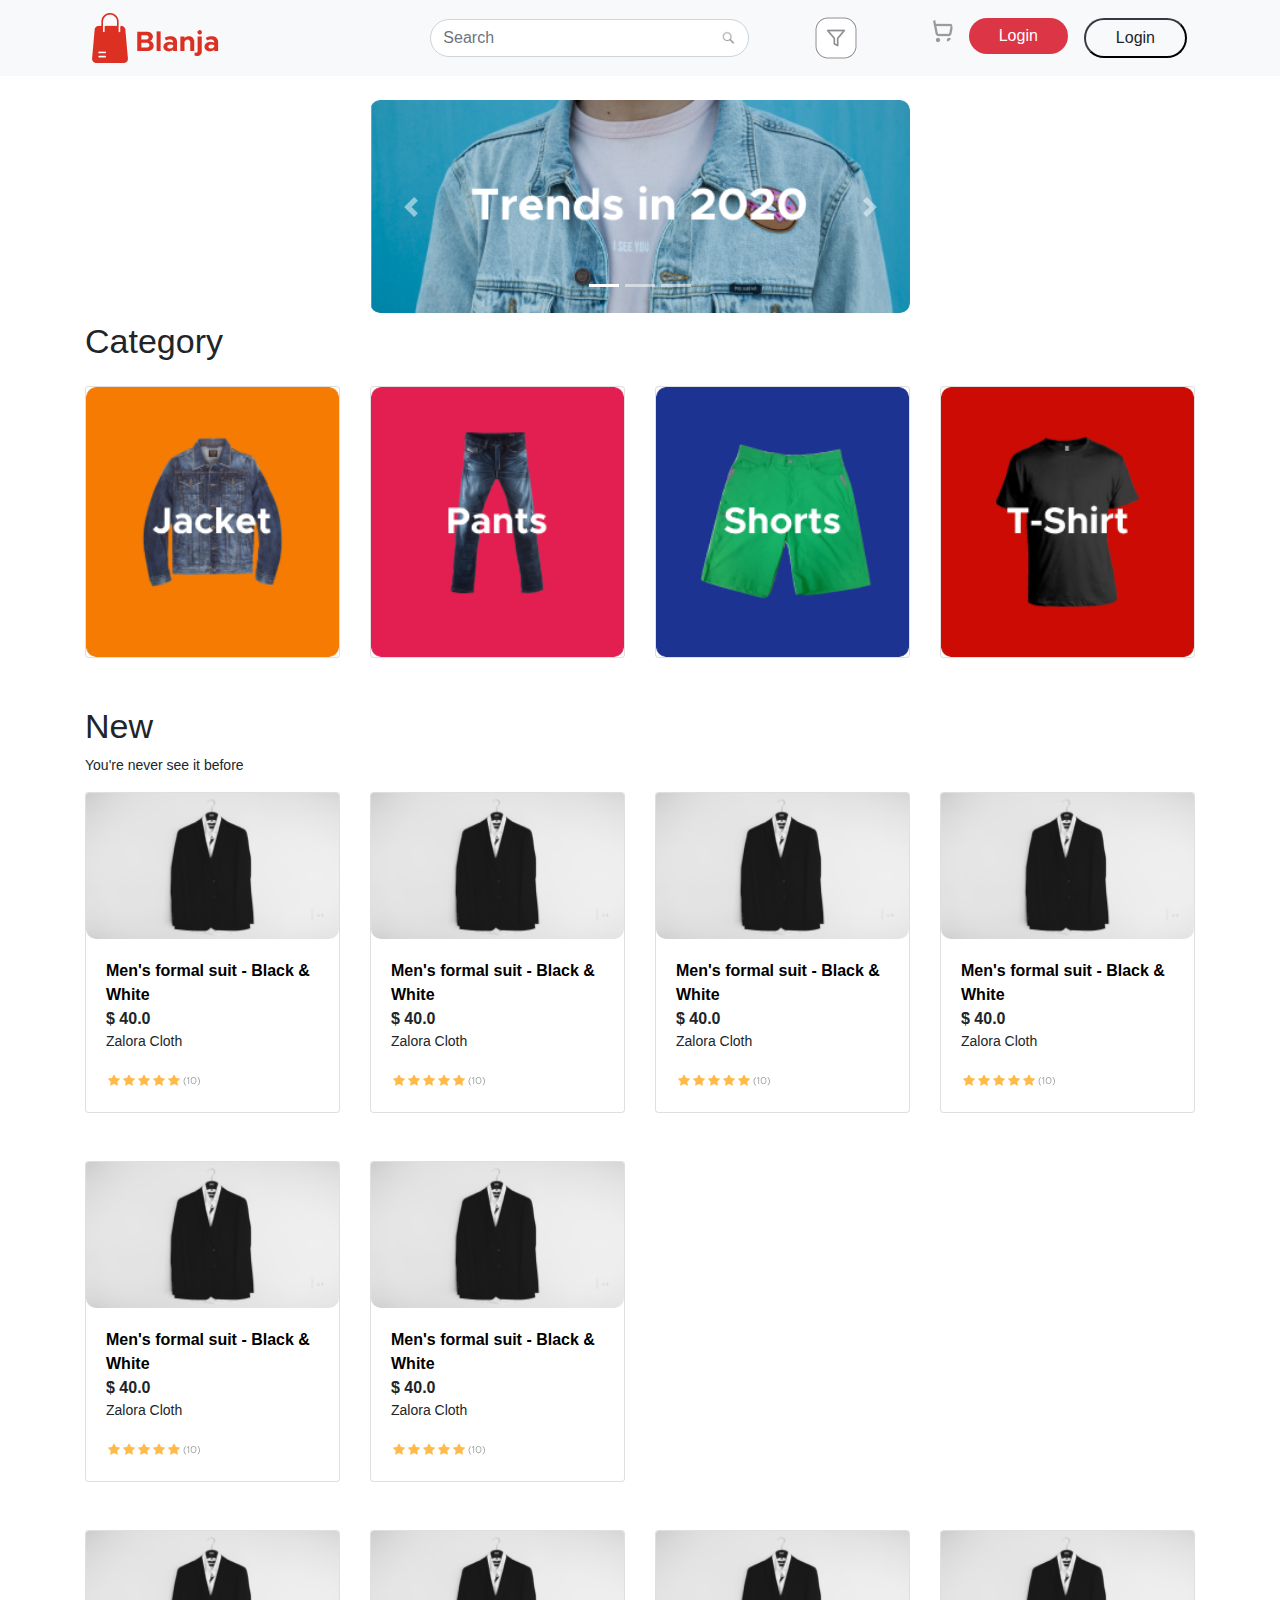
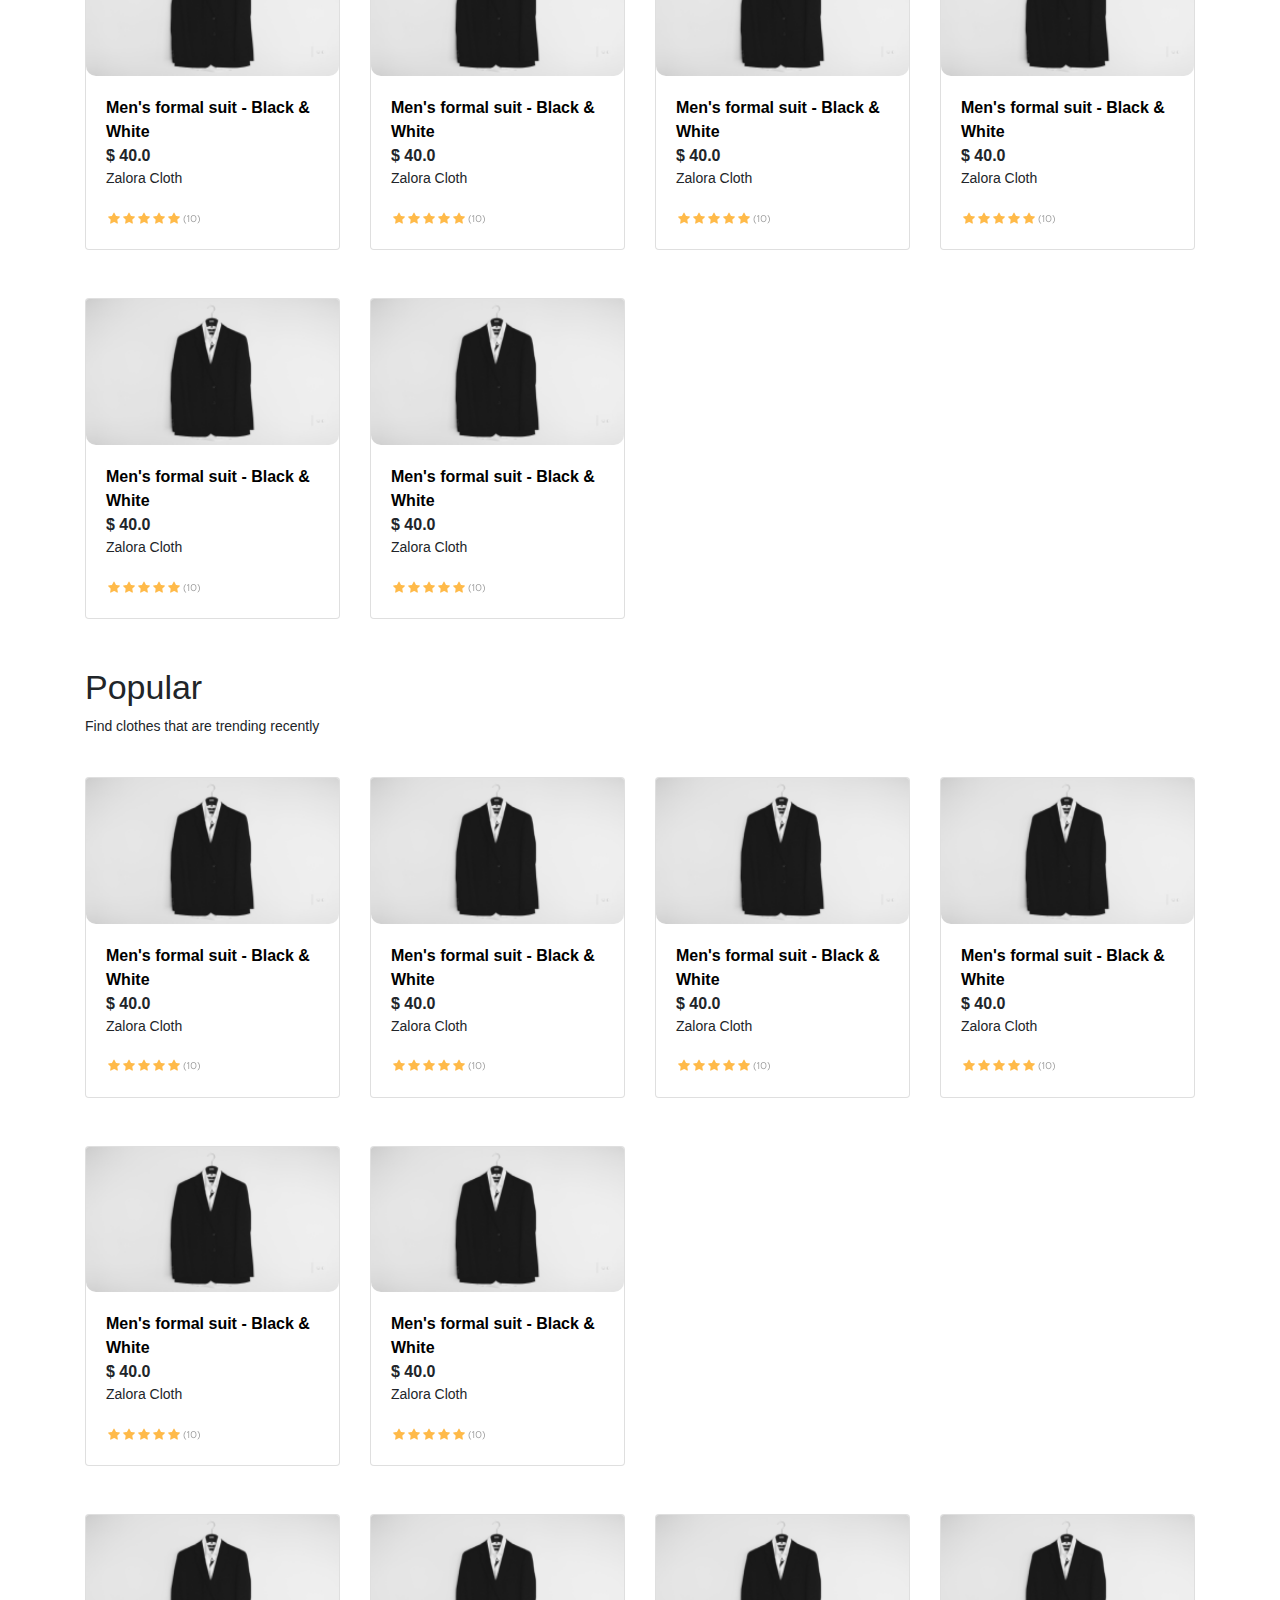
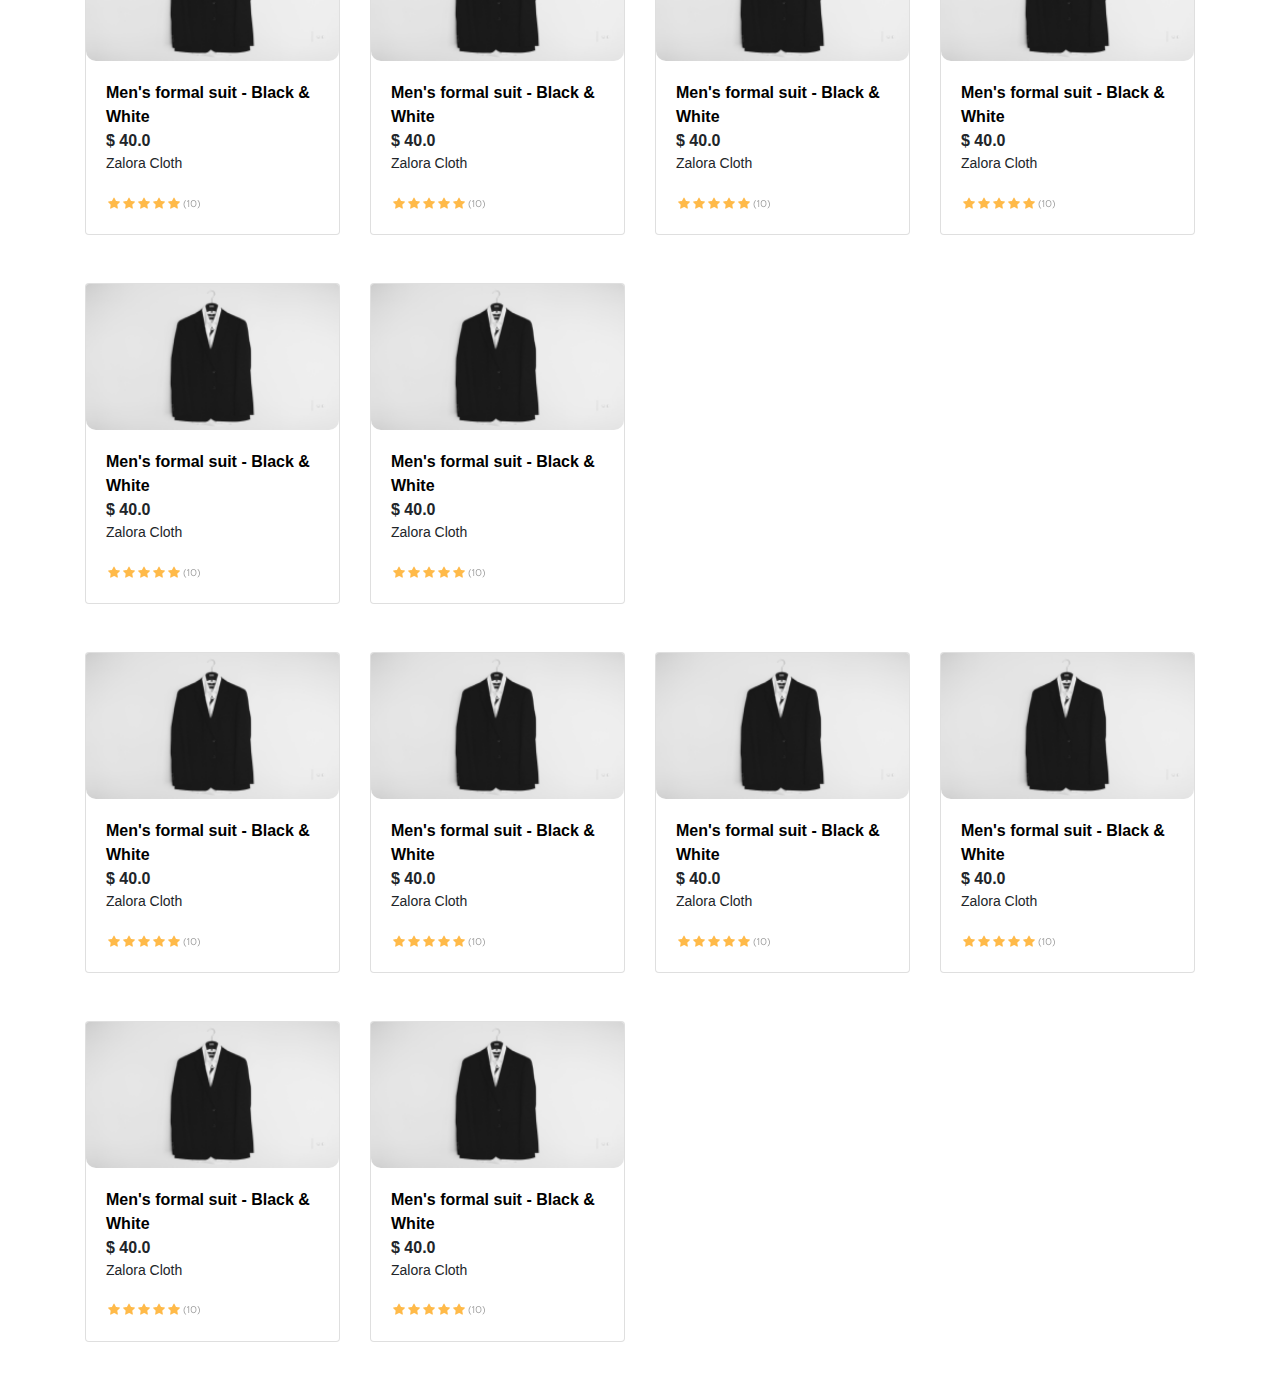
==== index.html @ ae3f5744 "first commit" ====
<!DOCTYPE html>
<html lang="en">
  <head>
    <meta charset="UTF-8" />
    <meta http-equiv="X-UA-Compatible" content="IE=edge" />
    <meta name="viewport" content="width=device-width, initial-scale=1.0" />
    <title>Blanja</title>
    <link rel="stylesheet" href="./asset/css/bootstrap.min.css" />
    <link rel="stylesheet" href="./asset/css/style.css" />
  </head>

  <body>
    <nav class="navbar navbar-expand-lg navbar-light bg-light fixed-top">
      <div class="container d-flex">
        <a class="navbar-brand order-lg-0" href="#">
          <img src="./asset/img/logo.png" alt="logo" />
        </a>
        <button
          class="navbar-toggler"
          type="button"
          data-toggle="collapse"
          data-target="#navbarSupportedContent"
          aria-controls="navbarSupportedContent"
          aria-expanded="false"
          aria-label="Toggle navigation"
        >
          <span class="navbar-toggler-icon"></span>
        </button>

        <div class="collapse navbar-collapse" id="navbarSupportedContent">
          <div class="profil order-lg-4">
            <ul class="navbar-nav mr-auto">
              <li class="nav-item">
                <a class="nav-link" href="#">
                  <img
                    src="./asset/img/shopping-cart (2) 1.png"
                    alt="shopping-cart"
                  />
                </a>
              </li>
              <li class="nav-item">
                <a class="nav-link" href="#">
                  <button class="btn-danger border-0 rounded-pill">
                    Login
                  </button>
                </a>
              </li>
              <li class="nav-item">
                <a class="nav-link" href="#">
                  <button class="btn-light border-dark rounded-pill">
                    Login
                  </button>
                </a>
              </li>
            </ul>
          </div>

          <div class="search-input-nav order-lg-2">
            <form class="form-inline my-2 my-lg-0 mr-lg-5 justify-content-end">
              <div class="filter order-lg-3">
                <a class="nav-link" href="#">
                  <img src="./asset/img/Search Field.png" alt="filter" />
                </a>
              </div>

              <input
                class="form-control rounded-pill"
                type="search"
                placeholder="Search"
                aria-label="Search"
              />

              <button class="btn my-2 my-sm-0 button-search" type="submit">
                <img
                  src="./asset/img/z8.PNG"
                  class="search-icon"
                  alt="search-icon"
                />
              </button>
            </form>
          </div>
        </div>
      </div>
    </nav>

    <div class="container">
      <section class="first-section">
        <div class="row mt-5">
          <div class="col-lg-6 offset-lg-3">
            <div
              id="carouselExampleIndicators"
              class="carousel slide"
              data-ride="carousel"
            >
              <ol class="carousel-indicators">
                <li
                  data-target="#carouselExampleIndicators"
                  data-slide-to="0"
                  class="active"
                ></li>
                <li
                  data-target="#carouselExampleIndicators"
                  data-slide-to="1"
                ></li>
                <li
                  data-target="#carouselExampleIndicators"
                  data-slide-to="2"
                ></li>
              </ol>
              <div class="carousel-inner">
                <div class="carousel-item active">
                  <img
                    src="/asset/img/Card Promotion.png"
                    class="d-block w-100"
                    alt="Promotion"
                  />
                </div>
                <div class="carousel-item">
                  <img
                    src="/asset/img/Card Promotion2.png"
                    class="d-block w-100"
                    alt="Promotion2"
                  />
                </div>
                <div class="carousel-item">
                  <img
                    src="/asset/img/Card Promotion.png"
                    class="d-block w-100"
                    alt="Promotion"
                  />
                </div>
              </div>
              <button
                class="carousel-control-prev"
                type="button"
                data-target="#carouselExampleIndicators"
                data-slide="prev"
              >
                <span
                  class="carousel-control-prev-icon"
                  aria-hidden="true"
                ></span>
                <span class="sr-only">Previous</span>
              </button>
              <button
                class="carousel-control-next"
                type="button"
                data-target="#carouselExampleIndicators"
                data-slide="next"
              >
                <span
                  class="carousel-control-next-icon"
                  aria-hidden="true"
                ></span>
                <span class="sr-only">Next</span>
              </button>
            </div>
          </div>
        </div>
      </section>

      <section class="mt-2">
        <h1 class="category">Category</h1>
        <div class="row mt-4">
          <div class="col-3">
            <div class="card">
              <img
                src="./asset/img/category-jacket.png"
                alt="category-jacket"
              />
            </div>
          </div>
          <div class="col-3">
            <div class="card">
              <img src="./asset/img/category-pants.png" alt="category-pants" />
            </div>
          </div>
          <div class="col-3">
            <div class="card">
              <img
                src="./asset/img/category-shorts.png"
                alt="category-shorts"
              />
            </div>
          </div>
          <div class="col-3">
            <div class="card">
              <img
                src="./asset/img/category-t-shirt.png"
                alt="category-t-shirt"
              />
            </div>
          </div>
        </div>
      </section>

      <section class="new mt-5">
        <h1>New</h1>
        <p>You're never see it before</p>
        <div class="row">
          <div class="col-lg-3 col-md-4 col-sm-6 mb-5">
            <div class="card">
              <img
                src="./asset/img/gez-xavier-mansfield-b34E1vh1tYU-unsplash 1(2).png"
                class="card-img-top"
                alt="gez-xavier-mansfield-b34E1vh1tYU-unsplash"
              />
              <div class="card-body">
                <strong
                  ><a href="./pages/product.html"
                    >Men's formal suit - Black & White</a
                  ></strong
                >
                <br />
                <strong>$ 40.0</strong>
                <br />
                <p>Zalora Cloth</p>
                <img src="./asset/img/Rating 5 stars.png" alt="Rating" />
              </div>
            </div>
          </div>
          <div class="col-lg-3 col-md-4 col-sm-6 mb-5">
            <div class="card">
              <img
                src="./asset/img/gez-xavier-mansfield-b34E1vh1tYU-unsplash 1(2).png"
                class="card-img-top"
                alt="gez-xavier-mansfield-b34E1vh1tYU-unsplash"
              />
              <div class="card-body">
                <strong
                  ><a href="./pages/product.html"
                    >Men's formal suit - Black & White</a
                  ></strong
                >
                <br />
                <strong>$ 40.0</strong>
                <br />
                <p>Zalora Cloth</p>
                <img src="./asset/img/Rating 5 stars.png" alt="Rating" />
              </div>
            </div>
          </div>
          <div class="col-lg-3 col-md-4 col-sm-6 mb-5">
            <div class="card">
              <img
                src="./asset/img/gez-xavier-mansfield-b34E1vh1tYU-unsplash 1(2).png"
                class="card-img-top"
                alt="gez-xavier-mansfield-b34E1vh1tYU-unsplash"
              />
              <div class="card-body">
                <strong
                  ><a href="./pages/product.html"
                    >Men's formal suit - Black & White</a
                  ></strong
                >
                <br />
                <strong>$ 40.0</strong>
                <br />
                <p>Zalora Cloth</p>
                <img src="./asset/img/Rating 5 stars.png" alt="Rating" />
              </div>
            </div>
          </div>
          <div class="col-lg-3 col-md-4 col-sm-6 mb-5">
            <div class="card">
              <img
                src="./asset/img/gez-xavier-mansfield-b34E1vh1tYU-unsplash 1(2).png"
                class="card-img-top"
                alt="gez-xavier-mansfield-b34E1vh1tYU-unsplash"
              />
              <div class="card-body">
                <strong
                  ><a href="./pages/product.html"
                    >Men's formal suit - Black & White</a
                  ></strong
                >
                <br />
                <strong>$ 40.0</strong>
                <br />
                <p>Zalora Cloth</p>
                <img src="./asset/img/Rating 5 stars.png" alt="Rating" />
              </div>
            </div>
          </div>
          <div class="col-lg-3 col-md-4 col-sm-6 mb-5">
            <div class="card">
              <img
                src="./asset/img/gez-xavier-mansfield-b34E1vh1tYU-unsplash 1(2).png"
                class="card-img-top"
                alt="gez-xavier-mansfield-b34E1vh1tYU-unsplash"
              />
              <div class="card-body">
                <strong
                  ><a href="./pages/product.html"
                    >Men's formal suit - Black & White</a
                  ></strong
                >
                <br />
                <strong>$ 40.0</strong>
                <br />
                <p>Zalora Cloth</p>
                <img src="./asset/img/Rating 5 stars.png" alt="Rating" />
              </div>
            </div>
          </div>
          <div class="col-lg-3 col-md-4 col-sm-6 mb-5">
            <div class="card">
              <img
                src="./asset/img/gez-xavier-mansfield-b34E1vh1tYU-unsplash 1(2).png"
                class="card-img-top"
                alt="gez-xavier-mansfield-b34E1vh1tYU-unsplash"
              />
              <div class="card-body">
                <strong
                  ><a href="./pages/product.html"
                    >Men's formal suit - Black & White</a
                  ></strong
                >
                <br />
                <strong>$ 40.0</strong>
                <br />
                <p>Zalora Cloth</p>
                <img src="./asset/img/Rating 5 stars.png" alt="Rating" />
              </div>
            </div>
          </div>
        </div>
        <div class="row">
          <div class="col-lg-3 col-md-4 col-sm-6 mb-5">
            <div class="card">
              <img
                src="./asset/img/gez-xavier-mansfield-b34E1vh1tYU-unsplash 1(2).png"
                class="card-img-top"
                alt="gez-xavier-mansfield-b34E1vh1tYU-unsplash"
              />
              <div class="card-body">
                <strong
                  ><a href="./pages/product.html"
                    >Men's formal suit - Black & White</a
                  ></strong
                >
                <br />
                <strong>$ 40.0</strong>
                <br />
                <p>Zalora Cloth</p>
                <img src="./asset/img/Rating 5 stars.png" alt="Rating" />
              </div>
            </div>
          </div>
          <div class="col-lg-3 col-md-4 col-sm-6 mb-5">
            <div class="card">
              <img
                src="./asset/img/gez-xavier-mansfield-b34E1vh1tYU-unsplash 1(2).png"
                class="card-img-top"
                alt="gez-xavier-mansfield-b34E1vh1tYU-unsplash"
              />
              <div class="card-body">
                <strong
                  ><a href="./pages/product.html"
                    >Men's formal suit - Black & White</a
                  ></strong
                >
                <br />
                <strong>$ 40.0</strong>
                <br />
                <p>Zalora Cloth</p>
                <img src="./asset/img/Rating 5 stars.png" alt="Rating" />
              </div>
            </div>
          </div>
          <div class="col-lg-3 col-md-4 col-sm-6 mb-5">
            <div class="card">
              <img
                src="./asset/img/gez-xavier-mansfield-b34E1vh1tYU-unsplash 1(2).png"
                class="card-img-top"
                alt="gez-xavier-mansfield-b34E1vh1tYU-unsplash"
              />
              <div class="card-body">
                <strong
                  ><a href="./pages/product.html"
                    >Men's formal suit - Black & White</a
                  ></strong
                >
                <br />
                <strong>$ 40.0</strong>
                <br />
                <p>Zalora Cloth</p>
                <img src="./asset/img/Rating 5 stars.png" alt="Rating" />
              </div>
            </div>
          </div>
          <div class="col-lg-3 col-md-4 col-sm-6 mb-5">
            <div class="card">
              <img
                src="./asset/img/gez-xavier-mansfield-b34E1vh1tYU-unsplash 1(2).png"
                class="card-img-top"
                alt="gez-xavier-mansfield-b34E1vh1tYU-unsplash"
              />
              <div class="card-body">
                <strong
                  ><a href="./pages/product.html"
                    >Men's formal suit - Black & White</a
                  ></strong
                >
                <br />
                <strong>$ 40.0</strong>
                <br />
                <p>Zalora Cloth</p>
                <img src="./asset/img/Rating 5 stars.png" alt="Rating" />
              </div>
            </div>
          </div>
          <div class="col-lg-3 col-md-4 col-sm-6 mb-5">
            <div class="card">
              <img
                src="./asset/img/gez-xavier-mansfield-b34E1vh1tYU-unsplash 1(2).png"
                class="card-img-top"
                alt="gez-xavier-mansfield-b34E1vh1tYU-unsplash"
              />
              <div class="card-body">
                <strong
                  ><a href="./pages/product.html"
                    >Men's formal suit - Black & White</a
                  ></strong
                >
                <br />
                <strong>$ 40.0</strong>
                <br />
                <p>Zalora Cloth</p>
                <img src="./asset/img/Rating 5 stars.png" alt="Rating" />
              </div>
            </div>
          </div>
          <div class="col-lg-3 col-md-4 col-sm-6 mb-5">
            <div class="card">
              <img
                src="./asset/img/gez-xavier-mansfield-b34E1vh1tYU-unsplash 1(2).png"
                class="card-img-top"
                alt="gez-xavier-mansfield-b34E1vh1tYU-unsplash"
              />
              <div class="card-body">
                <strong
                  ><a href="./pages/product.html"
                    >Men's formal suit - Black & White</a
                  ></strong
                >
                <br />
                <strong>$ 40.0</strong>
                <br />
                <p>Zalora Cloth</p>
                <img src="./asset/img/Rating 5 stars.png" alt="Rating" />
              </div>
            </div>
          </div>
        </div>
      </section>

      <section class="popular">
        <h1>Popular</h1>
        <p>Find clothes that are trending recently</p>
        <br />
        <div class="row">
          <div class="col-lg-3 col-md-4 col-sm-6 mb-5">
            <div class="card">
              <img
                src="./asset/img/gez-xavier-mansfield-b34E1vh1tYU-unsplash 1(2).png"
                class="card-img-top"
                alt="gez-xavier-mansfield-b34E1vh1tYU-unsplash"
              />
              <div class="card-body">
                <strong
                  ><a href="./pages/product.html"
                    >Men's formal suit - Black & White</a
                  ></strong
                >
                <br />
                <strong>$ 40.0</strong>
                <br />
                <p>Zalora Cloth</p>
                <img src="./asset/img/Rating 5 stars.png" alt="Rating" />
              </div>
            </div>
          </div>
          <div class="col-lg-3 col-md-4 col-sm-6 mb-5">
            <div class="card">
              <img
                src="./asset/img/gez-xavier-mansfield-b34E1vh1tYU-unsplash 1(2).png"
                class="card-img-top"
                alt="gez-xavier-mansfield-b34E1vh1tYU-unsplash"
              />
              <div class="card-body">
                <strong
                  ><a href="./pages/product.html"
                    >Men's formal suit - Black & White</a
                  ></strong
                >
                <br />
                <strong>$ 40.0</strong>
                <br />
                <p>Zalora Cloth</p>
                <img src="./asset/img/Rating 5 stars.png" alt="Rating" />
              </div>
            </div>
          </div>
          <div class="col-lg-3 col-md-4 col-sm-6 mb-5">
            <div class="card">
              <img
                src="./asset/img/gez-xavier-mansfield-b34E1vh1tYU-unsplash 1(2).png"
                class="card-img-top"
                alt="gez-xavier-mansfield-b34E1vh1tYU-unsplash"
              />
              <div class="card-body">
                <strong
                  ><a href="./pages/product.html"
                    >Men's formal suit - Black & White</a
                  ></strong
                >
                <br />
                <strong>$ 40.0</strong>
                <br />
                <p>Zalora Cloth</p>
                <img src="./asset/img/Rating 5 stars.png" alt="Rating" />
              </div>
            </div>
          </div>
          <div class="col-lg-3 col-md-4 col-sm-6 mb-5">
            <div class="card">
              <img
                src="./asset/img/gez-xavier-mansfield-b34E1vh1tYU-unsplash 1(2).png"
                class="card-img-top"
                alt="gez-xavier-mansfield-b34E1vh1tYU-unsplash"
              />
              <div class="card-body">
                <strong
                  ><a href="./pages/product.html"
                    >Men's formal suit - Black & White</a
                  ></strong
                >
                <br />
                <strong>$ 40.0</strong>
                <br />
                <p>Zalora Cloth</p>
                <img src="./asset/img/Rating 5 stars.png" alt="Rating" />
              </div>
            </div>
          </div>
          <div class="col-lg-3 col-md-4 col-sm-6 mb-5">
            <div class="card">
              <img
                src="./asset/img/gez-xavier-mansfield-b34E1vh1tYU-unsplash 1(2).png"
                class="card-img-top"
                alt="gez-xavier-mansfield-b34E1vh1tYU-unsplash"
              />
              <div class="card-body">
                <strong
                  ><a href="./pages/product.html"
                    >Men's formal suit - Black & White</a
                  ></strong
                >
                <br />
                <strong>$ 40.0</strong>
                <br />
                <p>Zalora Cloth</p>
                <img src="./asset/img/Rating 5 stars.png" alt="Rating" />
              </div>
            </div>
          </div>
          <div class="col-lg-3 col-md-4 col-sm-6 mb-5">
            <div class="card">
              <img
                src="./asset/img/gez-xavier-mansfield-b34E1vh1tYU-unsplash 1(2).png"
                class="card-img-top"
                alt="gez-xavier-mansfield-b34E1vh1tYU-unsplash"
              />
              <div class="card-body">
                <strong
                  ><a href="./pages/product.html"
                    >Men's formal suit - Black & White</a
                  ></strong
                >
                <br />
                <strong>$ 40.0</strong>
                <br />
                <p>Zalora Cloth</p>
                <img src="./asset/img/Rating 5 stars.png" alt="Rating" />
              </div>
            </div>
          </div>
        </div>
        <div class="row">
          <div class="col-lg-3 col-md-4 col-sm-6 mb-5">
            <div class="card">
              <img
                src="./asset/img/gez-xavier-mansfield-b34E1vh1tYU-unsplash 1(2).png"
                class="card-img-top"
                alt="gez-xavier-mansfield-b34E1vh1tYU-unsplash"
              />
              <div class="card-body">
                <strong
                  ><a href="./pages/product.html"
                    >Men's formal suit - Black & White</a
                  ></strong
                >
                <br />
                <strong>$ 40.0</strong>
                <br />
                <p>Zalora Cloth</p>
                <img src="./asset/img/Rating 5 stars.png" alt="Rating" />
              </div>
            </div>
          </div>
          <div class="col-lg-3 col-md-4 col-sm-6 mb-5">
            <div class="card">
              <img
                src="./asset/img/gez-xavier-mansfield-b34E1vh1tYU-unsplash 1(2).png"
                class="card-img-top"
                alt="gez-xavier-mansfield-b34E1vh1tYU-unsplash"
              />
              <div class="card-body">
                <strong
                  ><a href="./pages/product.html"
                    >Men's formal suit - Black & White</a
                  ></strong
                >
                <br />
                <strong>$ 40.0</strong>
                <br />
                <p>Zalora Cloth</p>
                <img src="./asset/img/Rating 5 stars.png" alt="Rating" />
              </div>
            </div>
          </div>
          <div class="col-lg-3 col-md-4 col-sm-6 mb-5">
            <div class="card">
              <img
                src="./asset/img/gez-xavier-mansfield-b34E1vh1tYU-unsplash 1(2).png"
                class="card-img-top"
                alt="gez-xavier-mansfield-b34E1vh1tYU-unsplash"
              />
              <div class="card-body">
                <strong
                  ><a href="./pages/product.html"
                    >Men's formal suit - Black & White</a
                  ></strong
                >
                <br />
                <strong>$ 40.0</strong>
                <br />
                <p>Zalora Cloth</p>
                <img src="./asset/img/Rating 5 stars.png" alt="Rating" />
              </div>
            </div>
          </div>
          <div class="col-lg-3 col-md-4 col-sm-6 mb-5">
            <div class="card">
              <img
                src="./asset/img/gez-xavier-mansfield-b34E1vh1tYU-unsplash 1(2).png"
                class="card-img-top"
                alt="gez-xavier-mansfield-b34E1vh1tYU-unsplash"
              />
              <div class="card-body">
                <strong
                  ><a href="./pages/product.html"
                    >Men's formal suit - Black & White</a
                  ></strong
                >
                <br />
                <strong>$ 40.0</strong>
                <br />
                <p>Zalora Cloth</p>
                <img src="./asset/img/Rating 5 stars.png" alt="Rating" />
              </div>
            </div>
          </div>
          <div class="col-lg-3 col-md-4 col-sm-6 mb-5">
            <div class="card">
              <img
                src="./asset/img/gez-xavier-mansfield-b34E1vh1tYU-unsplash 1(2).png"
                class="card-img-top"
                alt="gez-xavier-mansfield-b34E1vh1tYU-unsplash"
              />
              <div class="card-body">
                <strong
                  ><a href="./pages/product.html"
                    >Men's formal suit - Black & White</a
                  ></strong
                >
                <br />
                <strong>$ 40.0</strong>
                <br />
                <p>Zalora Cloth</p>
                <img src="./asset/img/Rating 5 stars.png" alt="Rating" />
              </div>
            </div>
          </div>
          <div class="col-lg-3 col-md-4 col-sm-6 mb-5">
            <div class="card">
              <img
                src="./asset/img/gez-xavier-mansfield-b34E1vh1tYU-unsplash 1(2).png"
                class="card-img-top"
                alt="gez-xavier-mansfield-b34E1vh1tYU-unsplash"
              />
              <div class="card-body">
                <strong
                  ><a href="./pages/product.html"
                    >Men's formal suit - Black & White</a
                  ></strong
                >
                <br />
                <strong>$ 40.0</strong>
                <br />
                <p>Zalora Cloth</p>
                <img src="./asset/img/Rating 5 stars.png" alt="Rating" />
              </div>
            </div>
          </div>
        </div>
        <div class="row">
          <div class="col-lg-3 col-md-4 col-sm-6 mb-5">
            <div class="card">
              <img
                src="./asset/img/gez-xavier-mansfield-b34E1vh1tYU-unsplash 1(2).png"
                class="card-img-top"
                alt="gez-xavier-mansfield-b34E1vh1tYU-unsplash"
              />
              <div class="card-body">
                <strong
                  ><a href="./pages/product.html"
                    >Men's formal suit - Black & White</a
                  ></strong
                >
                <br />
                <strong>$ 40.0</strong>
                <br />
                <p>Zalora Cloth</p>
                <img src="./asset/img/Rating 5 stars.png" alt="Rating" />
              </div>
            </div>
          </div>
          <div class="col-lg-3 col-md-4 col-sm-6 mb-5">
            <div class="card">
              <img
                src="./asset/img/gez-xavier-mansfield-b34E1vh1tYU-unsplash 1(2).png"
                class="card-img-top"
                alt="gez-xavier-mansfield-b34E1vh1tYU-unsplash"
              />
              <div class="card-body">
                <strong
                  ><a href="./pages/product.html"
                    >Men's formal suit - Black & White</a
                  ></strong
                >
                <br />
                <strong>$ 40.0</strong>
                <br />
                <p>Zalora Cloth</p>
                <img src="./asset/img/Rating 5 stars.png" alt="Rating" />
              </div>
            </div>
          </div>
          <div class="col-lg-3 col-md-4 col-sm-6 mb-5">
            <div class="card">
              <img
                src="./asset/img/gez-xavier-mansfield-b34E1vh1tYU-unsplash 1(2).png"
                class="card-img-top"
                alt="gez-xavier-mansfield-b34E1vh1tYU-unsplash"
              />
              <div class="card-body">
                <strong
                  ><a href="./pages/product.html"
                    >Men's formal suit - Black & White</a
                  ></strong
                >
                <br />
                <strong>$ 40.0</strong>
                <br />
                <p>Zalora Cloth</p>
                <img src="./asset/img/Rating 5 stars.png" alt="Rating" />
              </div>
            </div>
          </div>
          <div class="col-lg-3 col-md-4 col-sm-6 mb-5">
            <div class="card">
              <img
                src="./asset/img/gez-xavier-mansfield-b34E1vh1tYU-unsplash 1(2).png"
                class="card-img-top"
                alt="gez-xavier-mansfield-b34E1vh1tYU-unsplash"
              />
              <div class="card-body">
                <strong
                  ><a href="./pages/product.html"
                    >Men's formal suit - Black & White</a
                  ></strong
                >
                <br />
                <strong>$ 40.0</strong>
                <br />
                <p>Zalora Cloth</p>
                <img src="./asset/img/Rating 5 stars.png" alt="Rating" />
              </div>
            </div>
          </div>
          <div class="col-lg-3 col-md-4 col-sm-6 mb-5">
            <div class="card">
              <img
                src="./asset/img/gez-xavier-mansfield-b34E1vh1tYU-unsplash 1(2).png"
                class="card-img-top"
                alt="gez-xavier-mansfield-b34E1vh1tYU-unsplash"
              />
              <div class="card-body">
                <strong
                  ><a href="./pages/product.html"
                    >Men's formal suit - Black & White</a
                  ></strong
                >
                <br />
                <strong>$ 40.0</strong>
                <br />
                <p>Zalora Cloth</p>
                <img src="./asset/img/Rating 5 stars.png" alt="Rating" />
              </div>
            </div>
          </div>
          <div class="col-lg-3 col-md-4 col-sm-6 mb-5">
            <div class="card">
              <img
                src="./asset/img/gez-xavier-mansfield-b34E1vh1tYU-unsplash 1(2).png"
                class="card-img-top"
                alt="gez-xavier-mansfield-b34E1vh1tYU-unsplash"
              />
              <div class="card-body">
                <strong
                  ><a href="./pages/product.html"
                    >Men's formal suit - Black & White</a
                  ></strong
                >
                <br />
                <strong>$ 40.0</strong>
                <br />
                <p>Zalora Cloth</p>
                <img src="./asset/img/Rating 5 stars.png" alt="Rating" />
              </div>
            </div>
          </div>
        </div>
      </section>
    </div>
    <script src="./asset/js/jquery.slim.min.js"></script>
    <script src="./asset/js/bootstrap.bundle.min.js"></script>
  </body>
</html>
---- asset/css/style.css ----
* {
  font-family: "Metropolis", sans-serif;
}

.container-flex {
  display: flex;
  justify-content: center;
  align-items: center;
  height: 100vh;
}

.content {
  text-align: center;
}

.role {
  display: flex;
  justify-content: center;
  margin: 13px 0;
}

.nav-pills .nav-link.active,
.nav-pills .show .nav-link {
  color: #fff;
  background-color: #c82333 !important;
}

a:link,
a:visited,
a:hover {
  text-decoration: none !important;
  cursor: pointer;
}

.collapse {
  display: flex;
  justify-content: space-between;
}

.search {
  position: relative;
  left: 180px;
}
.login-register button {
  border: none;
  padding: 6px 30px;
  margin: 10px 5px;
}

.cart {
  margin: 0 50px;
}

button a {
  color: white;
}

button a:hover {
  color: white;
}

/* index */
h1 {
  font-size: 34px;
}

p {
  font-size: 14px;
}

.card-body a {
  color: black;
}

.icon-search {
  width: 25px;
}

/* product */
img {
  border-radius: 10px;
}

.color {
  cursor: pointer;
}

.control {
  width: 50px;
  cursor: pointer;
}

.thumb:hover {
  cursor: pointer;
  opacity: 0.8;
  transition: 0.3s;
}

.active-thumb {
  border: 5px solid;
}

/* my bag */
.item {
  position: relative;
  top: -50px;
}

.item-product {
  height: 71px;
  position: relative;
  right: 17px;
}

.total {
  display: flex;
  justify-content: space-between;
}

/* navbar */
.nav-item button {
  padding: 6px 30px;
}

/* my bag */
.product-bag img {
  height: 50px;
  margin: 13px;
}

.amount img {
  height: 46px;
}

/* break point */
@media only screen and (min-width: 600px) {
  .content {
    text-align: center;
    width: 36%;
  }
  .content-nav {
    width: 100%;
    display: flex;
    align-items: center;
    justify-content: flex-end;
  }
  .content-input {
    position: relative;
    right: 100px;
  }
  .search-input-nav {
    width: 100%;
  }
  .search-input-nav input {
    width: 50% !important;
  }

  .search-icon {
    width: 100%;
  }

  .button-search {
    width: 50px;
    position: relative;
    left: -47px;
  }

  .first-section {
    margin-top: 100px;
  }

  .item-bag {
    position: relative;
    top: -100px;
  }
}

@media screen and (max-width: 600px) {
  .category {
    position: relative;
    top: 16px;
  }

  h1 {
    font-size: 23px;
  }
  .icon-search img {
    height: 25px;
    position: absolute;
    top: 65px;
    right: 169px;
    cursor: pointer;
  }
  .search-icon {
    width: 100%;
  }

  .button-search {
    width: 50px;
    position: relative;
    top: -46px;
  }

  .first-section {
    margin-top: 100px;
  }
  .product-bag img {
    height: 30px;
  }
}

/* @media screen and (min-width: 600px) {
  .content-nav {
    width: 100%;
    display: flex;
    align-items: center;
    justify-content: flex-end;
  }
  .content-input {
    position: relative;
    right: 100px;
  }
} */
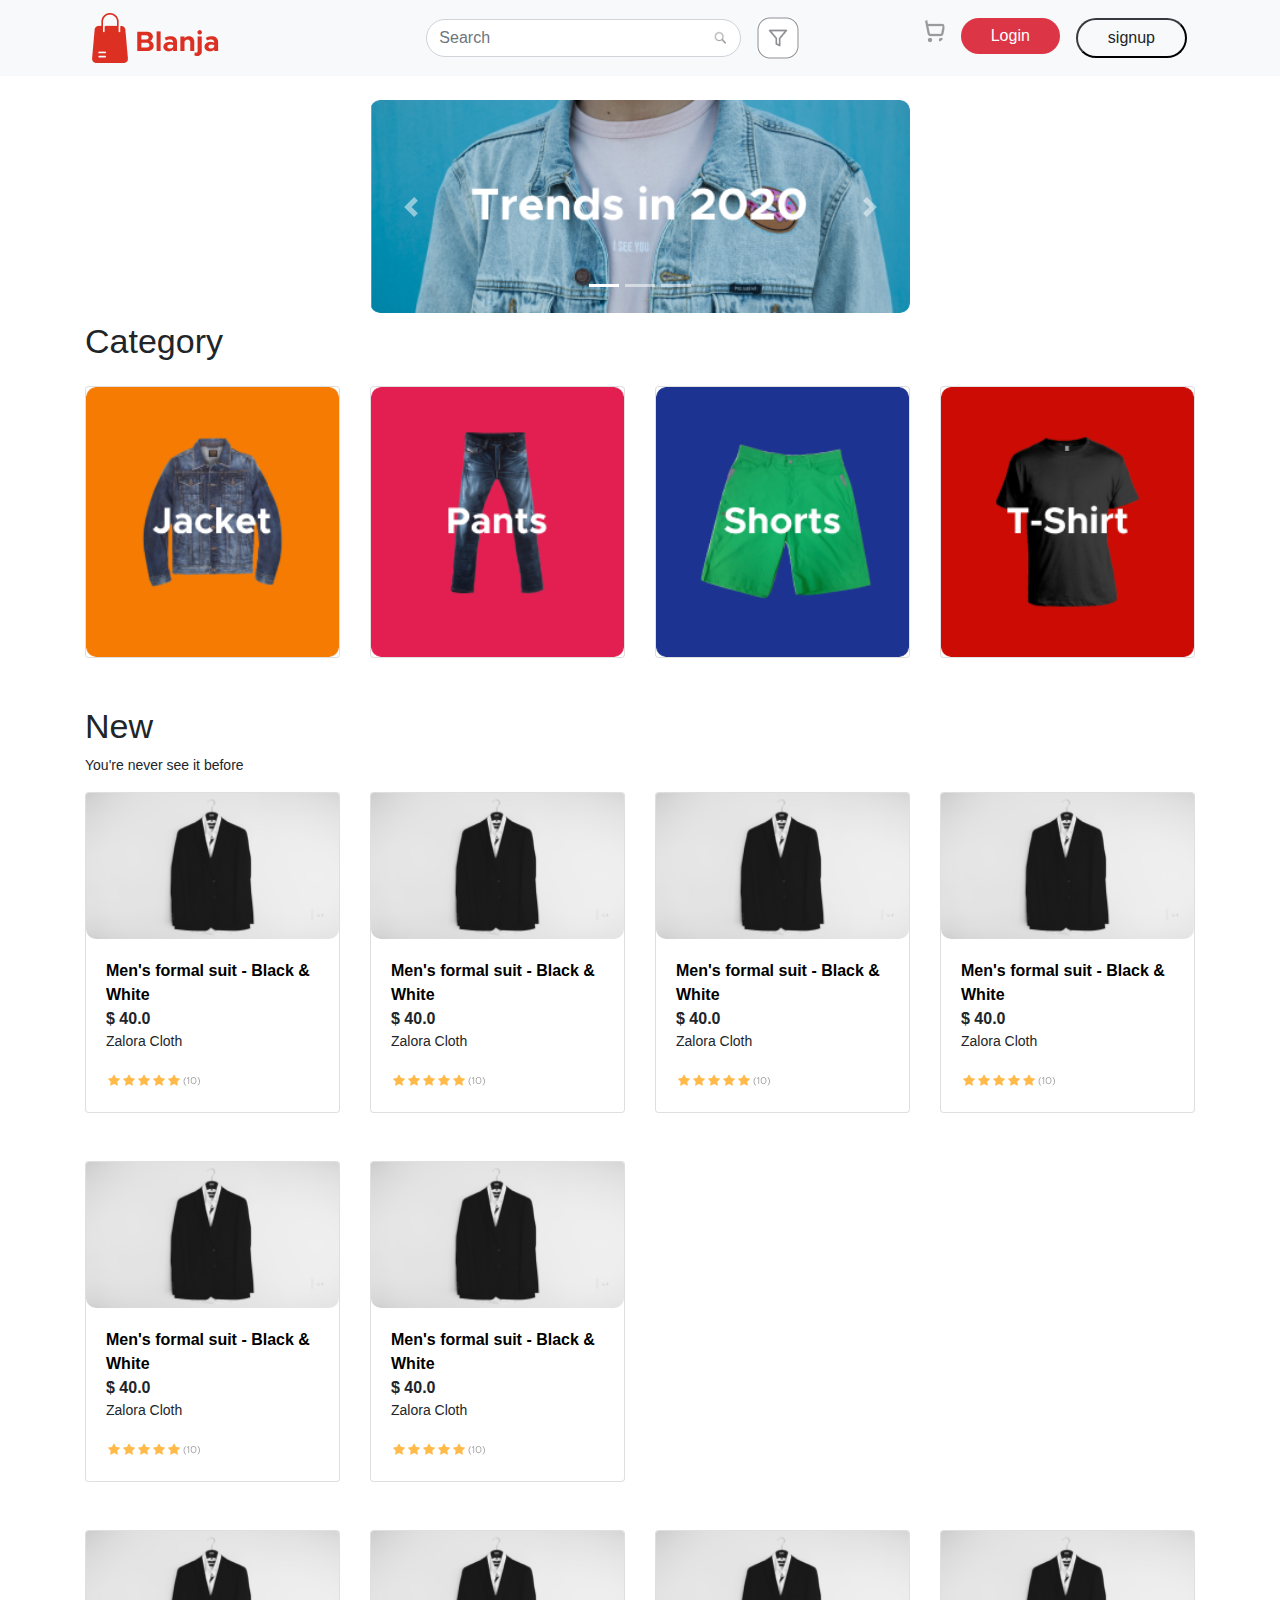
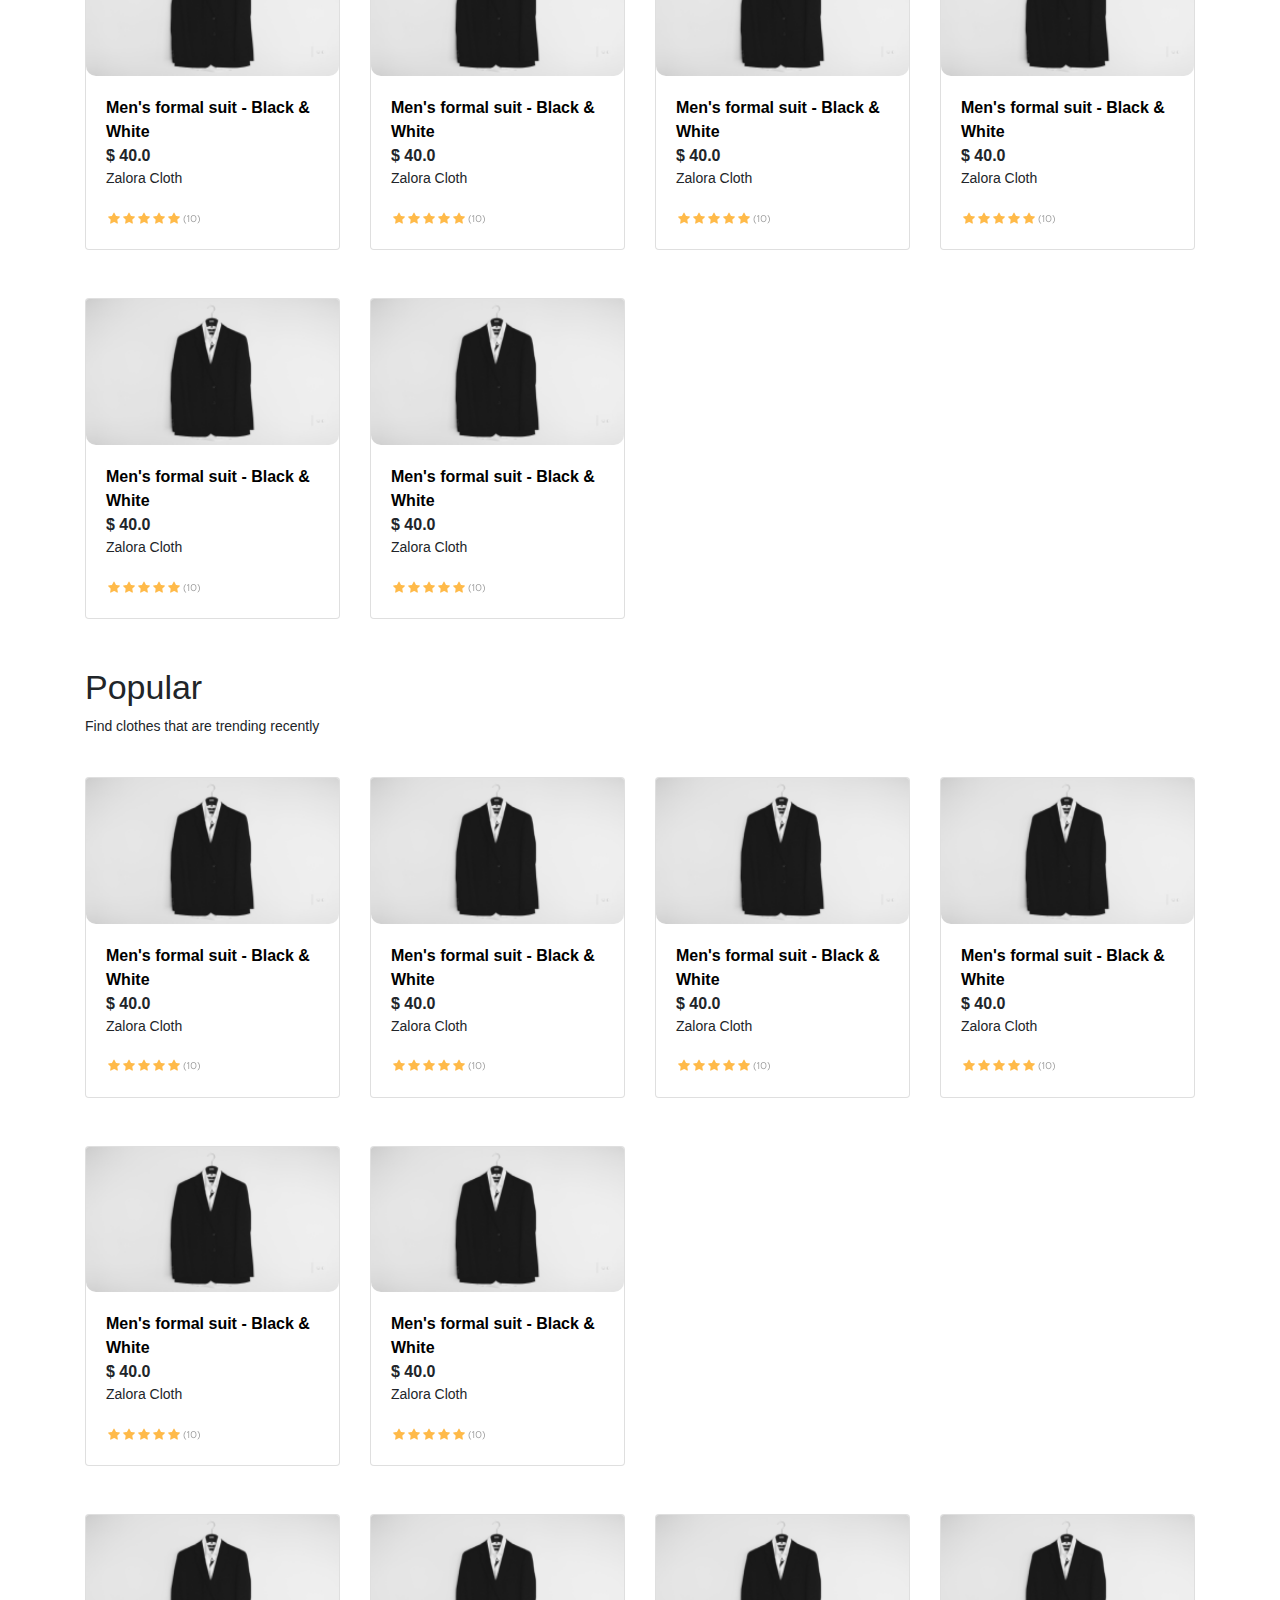
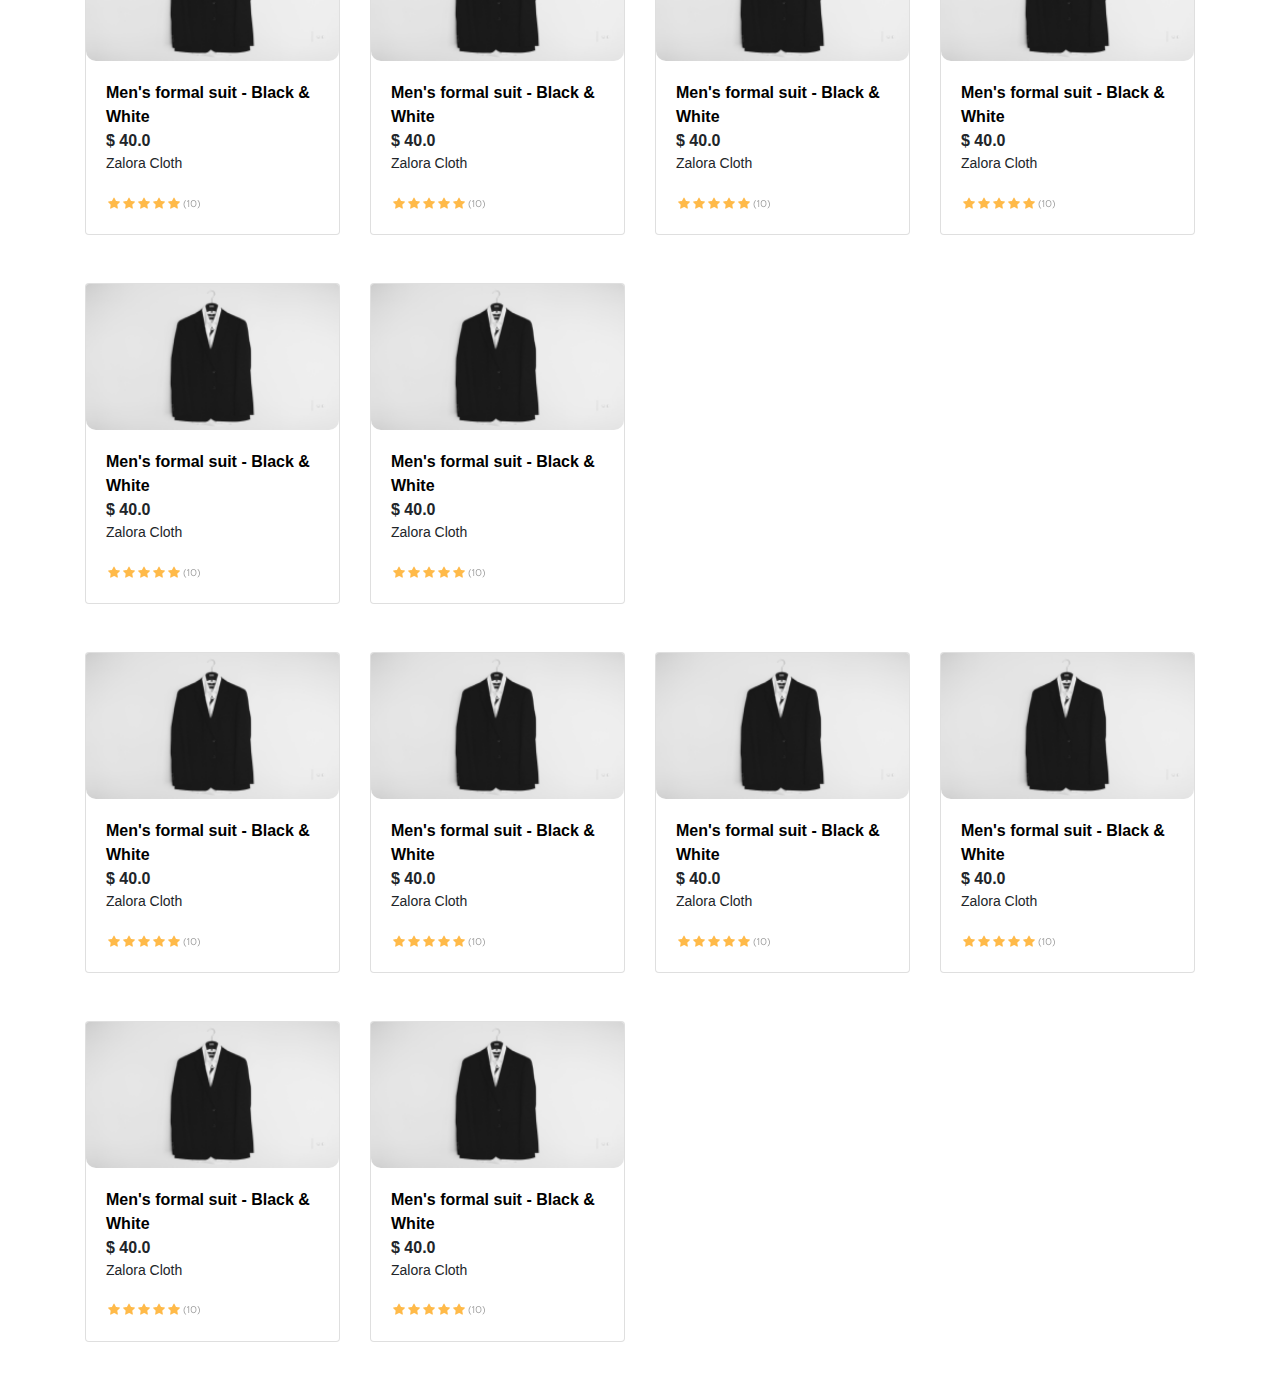
==== commit e50cfb76: "second commit" ====
--- a/index.html
+++ b/index.html
@@ -7,12 +7,13 @@
     <title>Blanja</title>
     <link rel="stylesheet" href="./asset/css/bootstrap.min.css" />
     <link rel="stylesheet" href="./asset/css/style.css" />
+    <link rel="icon" href="asset/img/Group 1159.svg" />
   </head>
 
   <body>
     <nav class="navbar navbar-expand-lg navbar-light bg-light fixed-top">
       <div class="container d-flex">
-        <a class="navbar-brand order-lg-0" href="#">
+        <a class="navbar-brand order-lg-0" href="./index.html">
           <img src="./asset/img/logo.png" alt="logo" />
         </a>
         <button
@@ -31,7 +32,7 @@
           <div class="profil order-lg-4">
             <ul class="navbar-nav mr-auto">
               <li class="nav-item">
-                <a class="nav-link" href="#">
+                <a class="nav-link" href="./pages/mybag.html">
                   <img
                     src="./asset/img/shopping-cart (2) 1.png"
                     alt="shopping-cart"
@@ -39,16 +40,16 @@
                 </a>
               </li>
               <li class="nav-item">
-                <a class="nav-link" href="#">
+                <a class="nav-link" href="./pages/login.html">
                   <button class="btn-danger border-0 rounded-pill">
                     Login
                   </button>
                 </a>
               </li>
               <li class="nav-item">
-                <a class="nav-link" href="#">
+                <a class="nav-link" href="./pages/signup.html">
                   <button class="btn-light border-dark rounded-pill">
-                    Login
+                    signup
                   </button>
                 </a>
               </li>
--- a/asset/css/style.css
+++ b/asset/css/style.css
@@ -11,6 +11,7 @@
 
 .content {
   text-align: center;
+  width: 80% !important;
 }
 
 .role {
@@ -132,6 +133,14 @@
   height: 46px;
 }
 
+.buy-now {
+  z-index: 1;
+}
+
+.select-item a {
+  color: #c82333 !important;
+  font-weight: bold;
+}
 /* break point */
 @media only screen and (min-width: 600px) {
   .content {
@@ -173,9 +182,19 @@
     position: relative;
     top: -100px;
   }
+
+  .filter {
+    position: relative;
+    left: -50px;
+  }
 }
 
 @media screen and (max-width: 600px) {
+  .content {
+    text-align: center;
+    width: 100% !important;
+  }
+
   .category {
     position: relative;
     top: 16px;
@@ -209,15 +228,13 @@
   }
 }
 
-/* @media screen and (min-width: 600px) {
-  .content-nav {
-    width: 100%;
-    display: flex;
-    align-items: center;
-    justify-content: flex-end;
-  }
-  .content-input {
-    position: relative;
-    right: 100px;
-  }
-} */
+@media screen and (min-width: 768px) and (max-width: 992px) {
+  .item-bag {
+    margin-top: 130px !important;
+  }
+
+  .filter {
+    position: relative;
+    left: 10px;
+  }
+}
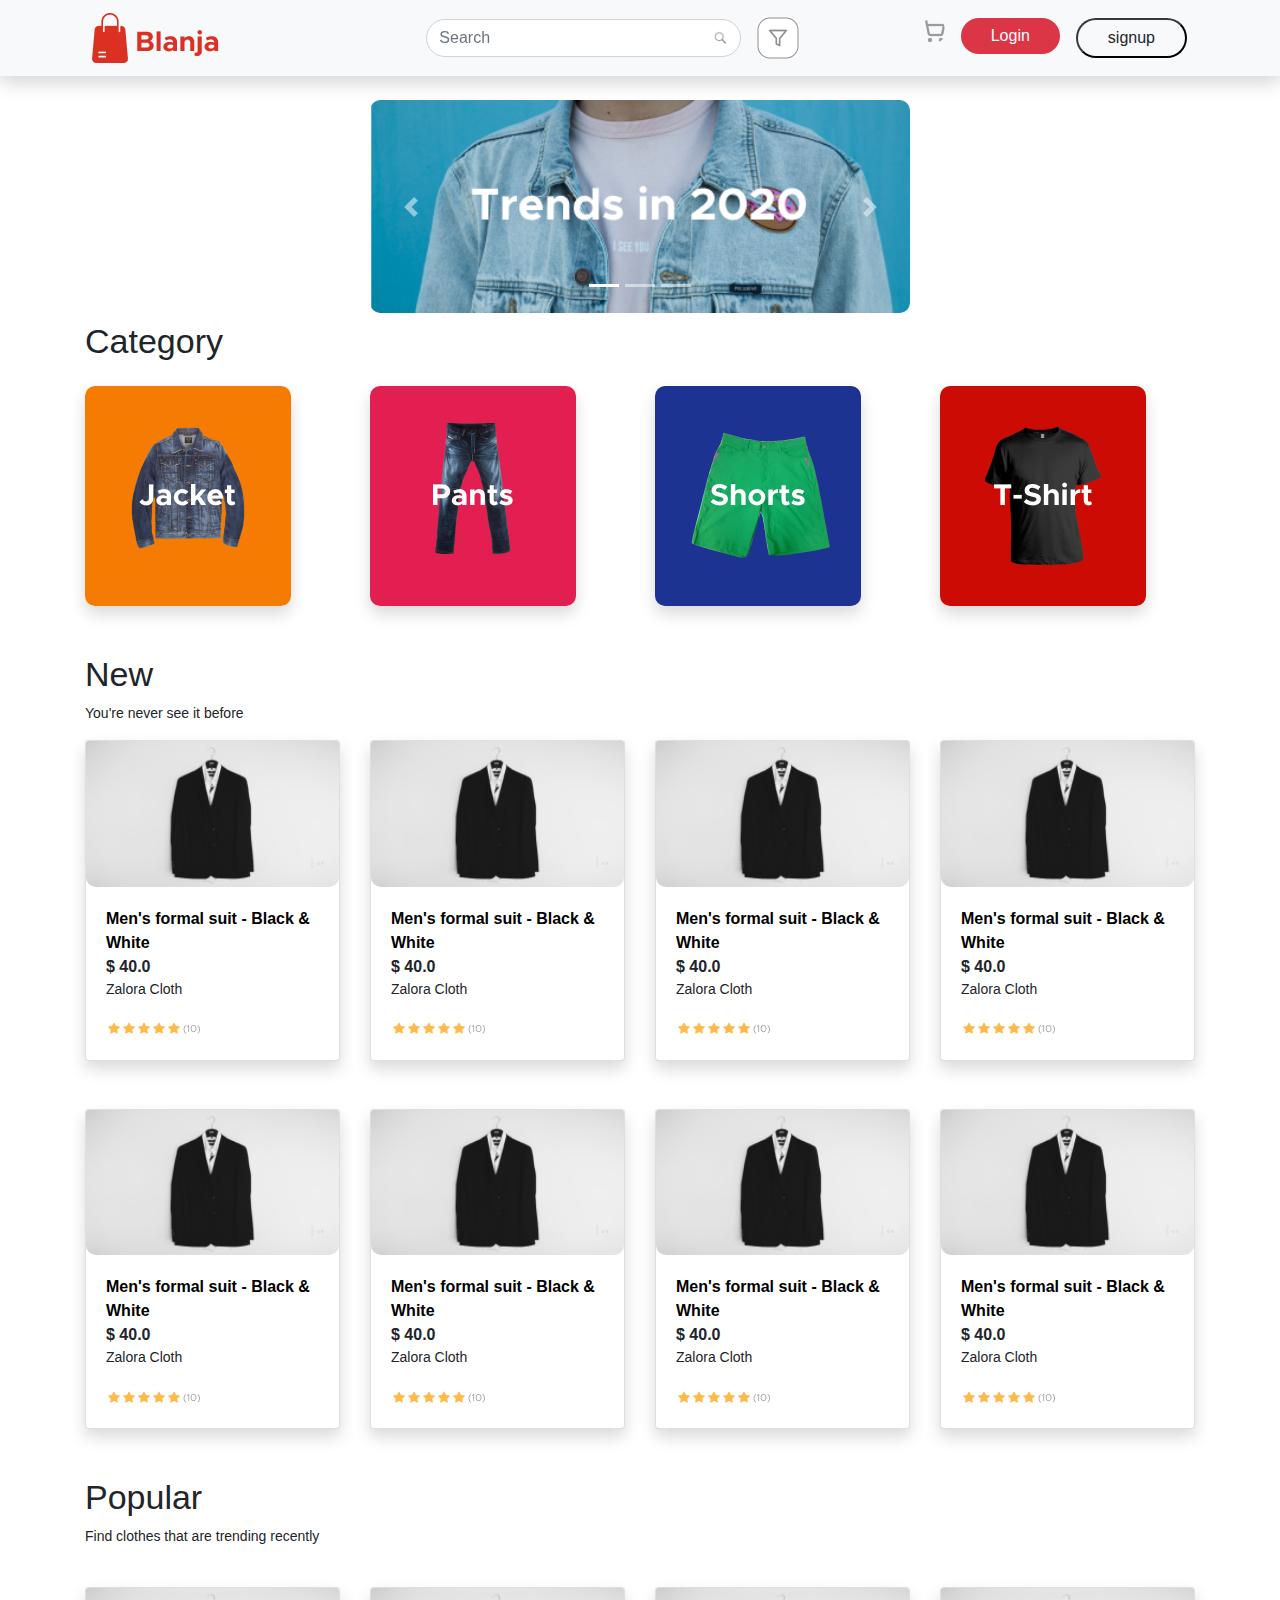
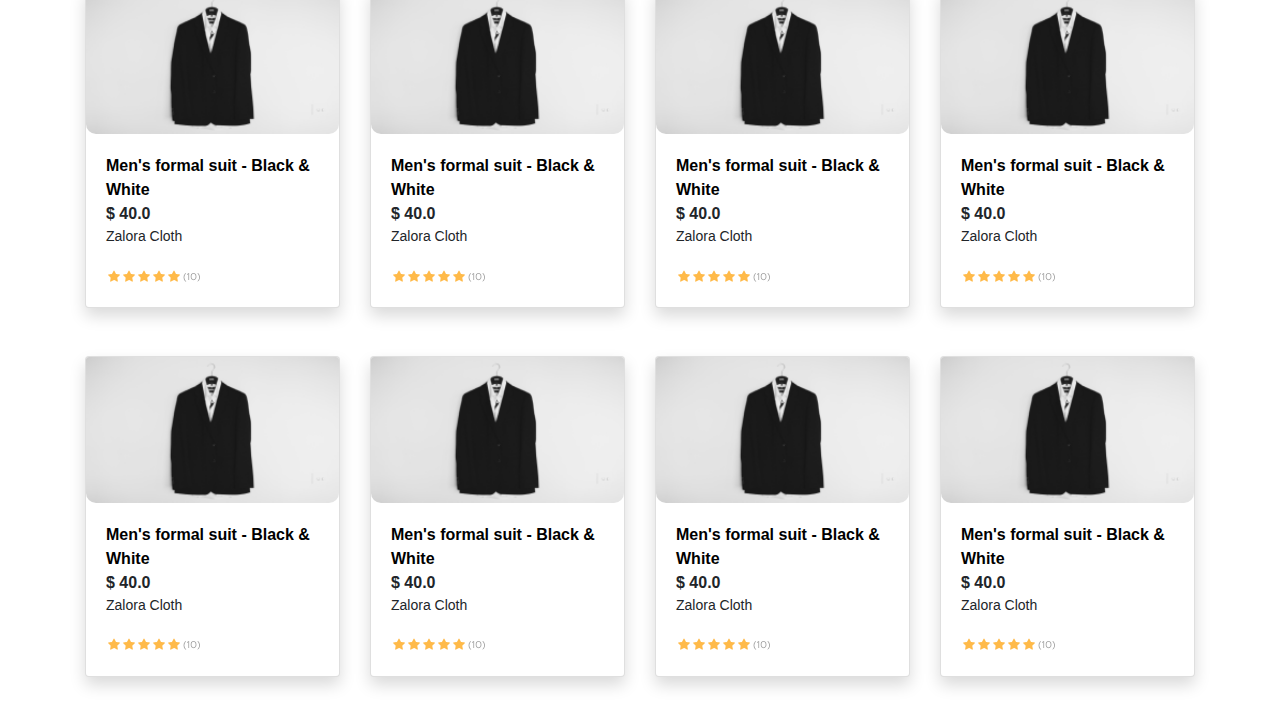
==== commit 03ed4462: "add shadow" ====
--- a/index.html
+++ b/index.html
@@ -11,7 +11,7 @@
   </head>
 
   <body>
-    <nav class="navbar navbar-expand-lg navbar-light bg-light fixed-top">
+    <nav class="navbar navbar-expand-lg navbar-light bg-light fixed-top shadow">
       <div class="container d-flex">
         <a class="navbar-brand order-lg-0" href="./index.html">
           <img src="./asset/img/logo.png" alt="logo" />
@@ -164,276 +164,190 @@
         <h1 class="category">Category</h1>
         <div class="row mt-4">
           <div class="col-3">
-            <div class="card">
-              <img
-                src="./asset/img/category-jacket.png"
-                alt="category-jacket"
-              />
-            </div>
+            <img
+              src="./asset/img/category-jacket.png"
+              class="img-fluid shadow"
+              alt="category-jacket"
+            />
           </div>
           <div class="col-3">
-            <div class="card">
-              <img src="./asset/img/category-pants.png" alt="category-pants" />
-            </div>
+            <img
+              src="./asset/img/category-pants.png"
+              class="img-fluid shadow"
+              alt="category-pants"
+            />
           </div>
           <div class="col-3">
-            <div class="card">
-              <img
-                src="./asset/img/category-shorts.png"
-                alt="category-shorts"
-              />
-            </div>
+            <img
+              src="./asset/img/category-shorts.png"
+              class="img-fluid shadow"
+              alt="category-shorts"
+            />
           </div>
           <div class="col-3">
-            <div class="card">
-              <img
-                src="./asset/img/category-t-shirt.png"
-                alt="category-t-shirt"
-              />
-            </div>
+            <img
+              src="./asset/img/category-t-shirt.png"
+              class="img-fluid shadow"
+              alt="category-t-shirt"
+            />
           </div>
         </div>
       </section>
 
+      <!-- New -->
       <section class="new mt-5">
         <h1>New</h1>
         <p>You're never see it before</p>
         <div class="row">
           <div class="col-lg-3 col-md-4 col-sm-6 mb-5">
-            <div class="card">
-              <img
-                src="./asset/img/gez-xavier-mansfield-b34E1vh1tYU-unsplash 1(2).png"
-                class="card-img-top"
-                alt="gez-xavier-mansfield-b34E1vh1tYU-unsplash"
-              />
-              <div class="card-body">
-                <strong
-                  ><a href="./pages/product.html"
-                    >Men's formal suit - Black & White</a
-                  ></strong
-                >
-                <br />
-                <strong>$ 40.0</strong>
-                <br />
-                <p>Zalora Cloth</p>
-                <img src="./asset/img/Rating 5 stars.png" alt="Rating" />
-              </div>
-            </div>
-          </div>
-          <div class="col-lg-3 col-md-4 col-sm-6 mb-5">
-            <div class="card">
-              <img
-                src="./asset/img/gez-xavier-mansfield-b34E1vh1tYU-unsplash 1(2).png"
-                class="card-img-top"
-                alt="gez-xavier-mansfield-b34E1vh1tYU-unsplash"
-              />
-              <div class="card-body">
-                <strong
-                  ><a href="./pages/product.html"
-                    >Men's formal suit - Black & White</a
-                  ></strong
-                >
-                <br />
-                <strong>$ 40.0</strong>
-                <br />
-                <p>Zalora Cloth</p>
-                <img src="./asset/img/Rating 5 stars.png" alt="Rating" />
-              </div>
-            </div>
-          </div>
-          <div class="col-lg-3 col-md-4 col-sm-6 mb-5">
-            <div class="card">
-              <img
-                src="./asset/img/gez-xavier-mansfield-b34E1vh1tYU-unsplash 1(2).png"
-                class="card-img-top"
-                alt="gez-xavier-mansfield-b34E1vh1tYU-unsplash"
-              />
-              <div class="card-body">
-                <strong
-                  ><a href="./pages/product.html"
-                    >Men's formal suit - Black & White</a
-                  ></strong
-                >
-                <br />
-                <strong>$ 40.0</strong>
-                <br />
-                <p>Zalora Cloth</p>
-                <img src="./asset/img/Rating 5 stars.png" alt="Rating" />
-              </div>
-            </div>
-          </div>
-          <div class="col-lg-3 col-md-4 col-sm-6 mb-5">
-            <div class="card">
-              <img
-                src="./asset/img/gez-xavier-mansfield-b34E1vh1tYU-unsplash 1(2).png"
-                class="card-img-top"
-                alt="gez-xavier-mansfield-b34E1vh1tYU-unsplash"
-              />
-              <div class="card-body">
-                <strong
-                  ><a href="./pages/product.html"
-                    >Men's formal suit - Black & White</a
-                  ></strong
-                >
-                <br />
-                <strong>$ 40.0</strong>
-                <br />
-                <p>Zalora Cloth</p>
-                <img src="./asset/img/Rating 5 stars.png" alt="Rating" />
-              </div>
-            </div>
-          </div>
-          <div class="col-lg-3 col-md-4 col-sm-6 mb-5">
-            <div class="card">
-              <img
-                src="./asset/img/gez-xavier-mansfield-b34E1vh1tYU-unsplash 1(2).png"
-                class="card-img-top"
-                alt="gez-xavier-mansfield-b34E1vh1tYU-unsplash"
-              />
-              <div class="card-body">
-                <strong
-                  ><a href="./pages/product.html"
-                    >Men's formal suit - Black & White</a
-                  ></strong
-                >
-                <br />
-                <strong>$ 40.0</strong>
-                <br />
-                <p>Zalora Cloth</p>
-                <img src="./asset/img/Rating 5 stars.png" alt="Rating" />
-              </div>
-            </div>
-          </div>
-          <div class="col-lg-3 col-md-4 col-sm-6 mb-5">
-            <div class="card">
-              <img
-                src="./asset/img/gez-xavier-mansfield-b34E1vh1tYU-unsplash 1(2).png"
-                class="card-img-top"
-                alt="gez-xavier-mansfield-b34E1vh1tYU-unsplash"
-              />
-              <div class="card-body">
-                <strong
-                  ><a href="./pages/product.html"
-                    >Men's formal suit - Black & White</a
-                  ></strong
-                >
-                <br />
-                <strong>$ 40.0</strong>
-                <br />
-                <p>Zalora Cloth</p>
-                <img src="./asset/img/Rating 5 stars.png" alt="Rating" />
-              </div>
-            </div>
-          </div>
-        </div>
-        <div class="row">
-          <div class="col-lg-3 col-md-4 col-sm-6 mb-5">
-            <div class="card">
-              <img
-                src="./asset/img/gez-xavier-mansfield-b34E1vh1tYU-unsplash 1(2).png"
-                class="card-img-top"
-                alt="gez-xavier-mansfield-b34E1vh1tYU-unsplash"
-              />
-              <div class="card-body">
-                <strong
-                  ><a href="./pages/product.html"
-                    >Men's formal suit - Black & White</a
-                  ></strong
-                >
-                <br />
-                <strong>$ 40.0</strong>
-                <br />
-                <p>Zalora Cloth</p>
-                <img src="./asset/img/Rating 5 stars.png" alt="Rating" />
-              </div>
-            </div>
-          </div>
-          <div class="col-lg-3 col-md-4 col-sm-6 mb-5">
-            <div class="card">
-              <img
-                src="./asset/img/gez-xavier-mansfield-b34E1vh1tYU-unsplash 1(2).png"
-                class="card-img-top"
-                alt="gez-xavier-mansfield-b34E1vh1tYU-unsplash"
-              />
-              <div class="card-body">
-                <strong
-                  ><a href="./pages/product.html"
-                    >Men's formal suit - Black & White</a
-                  ></strong
-                >
-                <br />
-                <strong>$ 40.0</strong>
-                <br />
-                <p>Zalora Cloth</p>
-                <img src="./asset/img/Rating 5 stars.png" alt="Rating" />
-              </div>
-            </div>
-          </div>
-          <div class="col-lg-3 col-md-4 col-sm-6 mb-5">
-            <div class="card">
-              <img
-                src="./asset/img/gez-xavier-mansfield-b34E1vh1tYU-unsplash 1(2).png"
-                class="card-img-top"
-                alt="gez-xavier-mansfield-b34E1vh1tYU-unsplash"
-              />
-              <div class="card-body">
-                <strong
-                  ><a href="./pages/product.html"
-                    >Men's formal suit - Black & White</a
-                  ></strong
-                >
-                <br />
-                <strong>$ 40.0</strong>
-                <br />
-                <p>Zalora Cloth</p>
-                <img src="./asset/img/Rating 5 stars.png" alt="Rating" />
-              </div>
-            </div>
-          </div>
-          <div class="col-lg-3 col-md-4 col-sm-6 mb-5">
-            <div class="card">
-              <img
-                src="./asset/img/gez-xavier-mansfield-b34E1vh1tYU-unsplash 1(2).png"
-                class="card-img-top"
-                alt="gez-xavier-mansfield-b34E1vh1tYU-unsplash"
-              />
-              <div class="card-body">
-                <strong
-                  ><a href="./pages/product.html"
-                    >Men's formal suit - Black & White</a
-                  ></strong
-                >
-                <br />
-                <strong>$ 40.0</strong>
-                <br />
-                <p>Zalora Cloth</p>
-                <img src="./asset/img/Rating 5 stars.png" alt="Rating" />
-              </div>
-            </div>
-          </div>
-          <div class="col-lg-3 col-md-4 col-sm-6 mb-5">
-            <div class="card">
-              <img
-                src="./asset/img/gez-xavier-mansfield-b34E1vh1tYU-unsplash 1(2).png"
-                class="card-img-top"
-                alt="gez-xavier-mansfield-b34E1vh1tYU-unsplash"
-              />
-              <div class="card-body">
-                <strong
-                  ><a href="./pages/product.html"
-                    >Men's formal suit - Black & White</a
-                  ></strong
-                >
-                <br />
-                <strong>$ 40.0</strong>
-                <br />
-                <p>Zalora Cloth</p>
-                <img src="./asset/img/Rating 5 stars.png" alt="Rating" />
-              </div>
-            </div>
-          </div>
-          <div class="col-lg-3 col-md-4 col-sm-6 mb-5">
-            <div class="card">
+            <div class="card shadow">
+              <img
+                src="./asset/img/gez-xavier-mansfield-b34E1vh1tYU-unsplash 1(2).png"
+                class="card-img-top"
+                alt="gez-xavier-mansfield-b34E1vh1tYU-unsplash"
+              />
+              <div class="card-body">
+                <strong
+                  ><a href="./pages/product.html"
+                    >Men's formal suit - Black & White</a
+                  ></strong
+                >
+                <br />
+                <strong>$ 40.0</strong>
+                <br />
+                <p>Zalora Cloth</p>
+                <img src="./asset/img/Rating 5 stars.png" alt="Rating" />
+              </div>
+            </div>
+          </div>
+          <div class="col-lg-3 col-md-4 col-sm-6 mb-5">
+            <div class="card shadow">
+              <img
+                src="./asset/img/gez-xavier-mansfield-b34E1vh1tYU-unsplash 1(2).png"
+                class="card-img-top"
+                alt="gez-xavier-mansfield-b34E1vh1tYU-unsplash"
+              />
+              <div class="card-body">
+                <strong
+                  ><a href="./pages/product.html"
+                    >Men's formal suit - Black & White</a
+                  ></strong
+                >
+                <br />
+                <strong>$ 40.0</strong>
+                <br />
+                <p>Zalora Cloth</p>
+                <img src="./asset/img/Rating 5 stars.png" alt="Rating" />
+              </div>
+            </div>
+          </div>
+          <div class="col-lg-3 col-md-4 col-sm-6 mb-5">
+            <div class="card shadow">
+              <img
+                src="./asset/img/gez-xavier-mansfield-b34E1vh1tYU-unsplash 1(2).png"
+                class="card-img-top"
+                alt="gez-xavier-mansfield-b34E1vh1tYU-unsplash"
+              />
+              <div class="card-body">
+                <strong
+                  ><a href="./pages/product.html"
+                    >Men's formal suit - Black & White</a
+                  ></strong
+                >
+                <br />
+                <strong>$ 40.0</strong>
+                <br />
+                <p>Zalora Cloth</p>
+                <img src="./asset/img/Rating 5 stars.png" alt="Rating" />
+              </div>
+            </div>
+          </div>
+          <div class="col-lg-3 col-md-4 col-sm-6 mb-5">
+            <div class="card shadow">
+              <img
+                src="./asset/img/gez-xavier-mansfield-b34E1vh1tYU-unsplash 1(2).png"
+                class="card-img-top"
+                alt="gez-xavier-mansfield-b34E1vh1tYU-unsplash"
+              />
+              <div class="card-body">
+                <strong
+                  ><a href="./pages/product.html"
+                    >Men's formal suit - Black & White</a
+                  ></strong
+                >
+                <br />
+                <strong>$ 40.0</strong>
+                <br />
+                <p>Zalora Cloth</p>
+                <img src="./asset/img/Rating 5 stars.png" alt="Rating" />
+              </div>
+            </div>
+          </div>
+          <div class="col-lg-3 col-md-4 col-sm-6 mb-5">
+            <div class="card shadow">
+              <img
+                src="./asset/img/gez-xavier-mansfield-b34E1vh1tYU-unsplash 1(2).png"
+                class="card-img-top"
+                alt="gez-xavier-mansfield-b34E1vh1tYU-unsplash"
+              />
+              <div class="card-body">
+                <strong
+                  ><a href="./pages/product.html"
+                    >Men's formal suit - Black & White</a
+                  ></strong
+                >
+                <br />
+                <strong>$ 40.0</strong>
+                <br />
+                <p>Zalora Cloth</p>
+                <img src="./asset/img/Rating 5 stars.png" alt="Rating" />
+              </div>
+            </div>
+          </div>
+          <div class="col-lg-3 col-md-4 col-sm-6 mb-5">
+            <div class="card shadow">
+              <img
+                src="./asset/img/gez-xavier-mansfield-b34E1vh1tYU-unsplash 1(2).png"
+                class="card-img-top"
+                alt="gez-xavier-mansfield-b34E1vh1tYU-unsplash"
+              />
+              <div class="card-body">
+                <strong
+                  ><a href="./pages/product.html"
+                    >Men's formal suit - Black & White</a
+                  ></strong
+                >
+                <br />
+                <strong>$ 40.0</strong>
+                <br />
+                <p>Zalora Cloth</p>
+                <img src="./asset/img/Rating 5 stars.png" alt="Rating" />
+              </div>
+            </div>
+          </div>
+          <div class="col-lg-3 col-md-4 col-sm-6 mb-5">
+            <div class="card shadow">
+              <img
+                src="./asset/img/gez-xavier-mansfield-b34E1vh1tYU-unsplash 1(2).png"
+                class="card-img-top"
+                alt="gez-xavier-mansfield-b34E1vh1tYU-unsplash"
+              />
+              <div class="card-body">
+                <strong
+                  ><a href="./pages/product.html"
+                    >Men's formal suit - Black & White</a
+                  ></strong
+                >
+                <br />
+                <strong>$ 40.0</strong>
+                <br />
+                <p>Zalora Cloth</p>
+                <img src="./asset/img/Rating 5 stars.png" alt="Rating" />
+              </div>
+            </div>
+          </div>
+          <div class="col-lg-3 col-md-4 col-sm-6 mb-5">
+            <div class="card shadow">
               <img
                 src="./asset/img/gez-xavier-mansfield-b34E1vh1tYU-unsplash 1(2).png"
                 class="card-img-top"
@@ -456,374 +370,161 @@
         </div>
       </section>
 
+      <!-- Popular -->
       <section class="popular">
         <h1>Popular</h1>
         <p>Find clothes that are trending recently</p>
         <br />
         <div class="row">
           <div class="col-lg-3 col-md-4 col-sm-6 mb-5">
-            <div class="card">
-              <img
-                src="./asset/img/gez-xavier-mansfield-b34E1vh1tYU-unsplash 1(2).png"
-                class="card-img-top"
-                alt="gez-xavier-mansfield-b34E1vh1tYU-unsplash"
-              />
-              <div class="card-body">
-                <strong
-                  ><a href="./pages/product.html"
-                    >Men's formal suit - Black & White</a
-                  ></strong
-                >
-                <br />
-                <strong>$ 40.0</strong>
-                <br />
-                <p>Zalora Cloth</p>
-                <img src="./asset/img/Rating 5 stars.png" alt="Rating" />
-              </div>
-            </div>
-          </div>
-          <div class="col-lg-3 col-md-4 col-sm-6 mb-5">
-            <div class="card">
-              <img
-                src="./asset/img/gez-xavier-mansfield-b34E1vh1tYU-unsplash 1(2).png"
-                class="card-img-top"
-                alt="gez-xavier-mansfield-b34E1vh1tYU-unsplash"
-              />
-              <div class="card-body">
-                <strong
-                  ><a href="./pages/product.html"
-                    >Men's formal suit - Black & White</a
-                  ></strong
-                >
-                <br />
-                <strong>$ 40.0</strong>
-                <br />
-                <p>Zalora Cloth</p>
-                <img src="./asset/img/Rating 5 stars.png" alt="Rating" />
-              </div>
-            </div>
-          </div>
-          <div class="col-lg-3 col-md-4 col-sm-6 mb-5">
-            <div class="card">
-              <img
-                src="./asset/img/gez-xavier-mansfield-b34E1vh1tYU-unsplash 1(2).png"
-                class="card-img-top"
-                alt="gez-xavier-mansfield-b34E1vh1tYU-unsplash"
-              />
-              <div class="card-body">
-                <strong
-                  ><a href="./pages/product.html"
-                    >Men's formal suit - Black & White</a
-                  ></strong
-                >
-                <br />
-                <strong>$ 40.0</strong>
-                <br />
-                <p>Zalora Cloth</p>
-                <img src="./asset/img/Rating 5 stars.png" alt="Rating" />
-              </div>
-            </div>
-          </div>
-          <div class="col-lg-3 col-md-4 col-sm-6 mb-5">
-            <div class="card">
-              <img
-                src="./asset/img/gez-xavier-mansfield-b34E1vh1tYU-unsplash 1(2).png"
-                class="card-img-top"
-                alt="gez-xavier-mansfield-b34E1vh1tYU-unsplash"
-              />
-              <div class="card-body">
-                <strong
-                  ><a href="./pages/product.html"
-                    >Men's formal suit - Black & White</a
-                  ></strong
-                >
-                <br />
-                <strong>$ 40.0</strong>
-                <br />
-                <p>Zalora Cloth</p>
-                <img src="./asset/img/Rating 5 stars.png" alt="Rating" />
-              </div>
-            </div>
-          </div>
-          <div class="col-lg-3 col-md-4 col-sm-6 mb-5">
-            <div class="card">
-              <img
-                src="./asset/img/gez-xavier-mansfield-b34E1vh1tYU-unsplash 1(2).png"
-                class="card-img-top"
-                alt="gez-xavier-mansfield-b34E1vh1tYU-unsplash"
-              />
-              <div class="card-body">
-                <strong
-                  ><a href="./pages/product.html"
-                    >Men's formal suit - Black & White</a
-                  ></strong
-                >
-                <br />
-                <strong>$ 40.0</strong>
-                <br />
-                <p>Zalora Cloth</p>
-                <img src="./asset/img/Rating 5 stars.png" alt="Rating" />
-              </div>
-            </div>
-          </div>
-          <div class="col-lg-3 col-md-4 col-sm-6 mb-5">
-            <div class="card">
-              <img
-                src="./asset/img/gez-xavier-mansfield-b34E1vh1tYU-unsplash 1(2).png"
-                class="card-img-top"
-                alt="gez-xavier-mansfield-b34E1vh1tYU-unsplash"
-              />
-              <div class="card-body">
-                <strong
-                  ><a href="./pages/product.html"
-                    >Men's formal suit - Black & White</a
-                  ></strong
-                >
-                <br />
-                <strong>$ 40.0</strong>
-                <br />
-                <p>Zalora Cloth</p>
-                <img src="./asset/img/Rating 5 stars.png" alt="Rating" />
-              </div>
-            </div>
-          </div>
-        </div>
-        <div class="row">
-          <div class="col-lg-3 col-md-4 col-sm-6 mb-5">
-            <div class="card">
-              <img
-                src="./asset/img/gez-xavier-mansfield-b34E1vh1tYU-unsplash 1(2).png"
-                class="card-img-top"
-                alt="gez-xavier-mansfield-b34E1vh1tYU-unsplash"
-              />
-              <div class="card-body">
-                <strong
-                  ><a href="./pages/product.html"
-                    >Men's formal suit - Black & White</a
-                  ></strong
-                >
-                <br />
-                <strong>$ 40.0</strong>
-                <br />
-                <p>Zalora Cloth</p>
-                <img src="./asset/img/Rating 5 stars.png" alt="Rating" />
-              </div>
-            </div>
-          </div>
-          <div class="col-lg-3 col-md-4 col-sm-6 mb-5">
-            <div class="card">
-              <img
-                src="./asset/img/gez-xavier-mansfield-b34E1vh1tYU-unsplash 1(2).png"
-                class="card-img-top"
-                alt="gez-xavier-mansfield-b34E1vh1tYU-unsplash"
-              />
-              <div class="card-body">
-                <strong
-                  ><a href="./pages/product.html"
-                    >Men's formal suit - Black & White</a
-                  ></strong
-                >
-                <br />
-                <strong>$ 40.0</strong>
-                <br />
-                <p>Zalora Cloth</p>
-                <img src="./asset/img/Rating 5 stars.png" alt="Rating" />
-              </div>
-            </div>
-          </div>
-          <div class="col-lg-3 col-md-4 col-sm-6 mb-5">
-            <div class="card">
-              <img
-                src="./asset/img/gez-xavier-mansfield-b34E1vh1tYU-unsplash 1(2).png"
-                class="card-img-top"
-                alt="gez-xavier-mansfield-b34E1vh1tYU-unsplash"
-              />
-              <div class="card-body">
-                <strong
-                  ><a href="./pages/product.html"
-                    >Men's formal suit - Black & White</a
-                  ></strong
-                >
-                <br />
-                <strong>$ 40.0</strong>
-                <br />
-                <p>Zalora Cloth</p>
-                <img src="./asset/img/Rating 5 stars.png" alt="Rating" />
-              </div>
-            </div>
-          </div>
-          <div class="col-lg-3 col-md-4 col-sm-6 mb-5">
-            <div class="card">
-              <img
-                src="./asset/img/gez-xavier-mansfield-b34E1vh1tYU-unsplash 1(2).png"
-                class="card-img-top"
-                alt="gez-xavier-mansfield-b34E1vh1tYU-unsplash"
-              />
-              <div class="card-body">
-                <strong
-                  ><a href="./pages/product.html"
-                    >Men's formal suit - Black & White</a
-                  ></strong
-                >
-                <br />
-                <strong>$ 40.0</strong>
-                <br />
-                <p>Zalora Cloth</p>
-                <img src="./asset/img/Rating 5 stars.png" alt="Rating" />
-              </div>
-            </div>
-          </div>
-          <div class="col-lg-3 col-md-4 col-sm-6 mb-5">
-            <div class="card">
-              <img
-                src="./asset/img/gez-xavier-mansfield-b34E1vh1tYU-unsplash 1(2).png"
-                class="card-img-top"
-                alt="gez-xavier-mansfield-b34E1vh1tYU-unsplash"
-              />
-              <div class="card-body">
-                <strong
-                  ><a href="./pages/product.html"
-                    >Men's formal suit - Black & White</a
-                  ></strong
-                >
-                <br />
-                <strong>$ 40.0</strong>
-                <br />
-                <p>Zalora Cloth</p>
-                <img src="./asset/img/Rating 5 stars.png" alt="Rating" />
-              </div>
-            </div>
-          </div>
-          <div class="col-lg-3 col-md-4 col-sm-6 mb-5">
-            <div class="card">
-              <img
-                src="./asset/img/gez-xavier-mansfield-b34E1vh1tYU-unsplash 1(2).png"
-                class="card-img-top"
-                alt="gez-xavier-mansfield-b34E1vh1tYU-unsplash"
-              />
-              <div class="card-body">
-                <strong
-                  ><a href="./pages/product.html"
-                    >Men's formal suit - Black & White</a
-                  ></strong
-                >
-                <br />
-                <strong>$ 40.0</strong>
-                <br />
-                <p>Zalora Cloth</p>
-                <img src="./asset/img/Rating 5 stars.png" alt="Rating" />
-              </div>
-            </div>
-          </div>
-        </div>
-        <div class="row">
-          <div class="col-lg-3 col-md-4 col-sm-6 mb-5">
-            <div class="card">
-              <img
-                src="./asset/img/gez-xavier-mansfield-b34E1vh1tYU-unsplash 1(2).png"
-                class="card-img-top"
-                alt="gez-xavier-mansfield-b34E1vh1tYU-unsplash"
-              />
-              <div class="card-body">
-                <strong
-                  ><a href="./pages/product.html"
-                    >Men's formal suit - Black & White</a
-                  ></strong
-                >
-                <br />
-                <strong>$ 40.0</strong>
-                <br />
-                <p>Zalora Cloth</p>
-                <img src="./asset/img/Rating 5 stars.png" alt="Rating" />
-              </div>
-            </div>
-          </div>
-          <div class="col-lg-3 col-md-4 col-sm-6 mb-5">
-            <div class="card">
-              <img
-                src="./asset/img/gez-xavier-mansfield-b34E1vh1tYU-unsplash 1(2).png"
-                class="card-img-top"
-                alt="gez-xavier-mansfield-b34E1vh1tYU-unsplash"
-              />
-              <div class="card-body">
-                <strong
-                  ><a href="./pages/product.html"
-                    >Men's formal suit - Black & White</a
-                  ></strong
-                >
-                <br />
-                <strong>$ 40.0</strong>
-                <br />
-                <p>Zalora Cloth</p>
-                <img src="./asset/img/Rating 5 stars.png" alt="Rating" />
-              </div>
-            </div>
-          </div>
-          <div class="col-lg-3 col-md-4 col-sm-6 mb-5">
-            <div class="card">
-              <img
-                src="./asset/img/gez-xavier-mansfield-b34E1vh1tYU-unsplash 1(2).png"
-                class="card-img-top"
-                alt="gez-xavier-mansfield-b34E1vh1tYU-unsplash"
-              />
-              <div class="card-body">
-                <strong
-                  ><a href="./pages/product.html"
-                    >Men's formal suit - Black & White</a
-                  ></strong
-                >
-                <br />
-                <strong>$ 40.0</strong>
-                <br />
-                <p>Zalora Cloth</p>
-                <img src="./asset/img/Rating 5 stars.png" alt="Rating" />
-              </div>
-            </div>
-          </div>
-          <div class="col-lg-3 col-md-4 col-sm-6 mb-5">
-            <div class="card">
-              <img
-                src="./asset/img/gez-xavier-mansfield-b34E1vh1tYU-unsplash 1(2).png"
-                class="card-img-top"
-                alt="gez-xavier-mansfield-b34E1vh1tYU-unsplash"
-              />
-              <div class="card-body">
-                <strong
-                  ><a href="./pages/product.html"
-                    >Men's formal suit - Black & White</a
-                  ></strong
-                >
-                <br />
-                <strong>$ 40.0</strong>
-                <br />
-                <p>Zalora Cloth</p>
-                <img src="./asset/img/Rating 5 stars.png" alt="Rating" />
-              </div>
-            </div>
-          </div>
-          <div class="col-lg-3 col-md-4 col-sm-6 mb-5">
-            <div class="card">
-              <img
-                src="./asset/img/gez-xavier-mansfield-b34E1vh1tYU-unsplash 1(2).png"
-                class="card-img-top"
-                alt="gez-xavier-mansfield-b34E1vh1tYU-unsplash"
-              />
-              <div class="card-body">
-                <strong
-                  ><a href="./pages/product.html"
-                    >Men's formal suit - Black & White</a
-                  ></strong
-                >
-                <br />
-                <strong>$ 40.0</strong>
-                <br />
-                <p>Zalora Cloth</p>
-                <img src="./asset/img/Rating 5 stars.png" alt="Rating" />
-              </div>
-            </div>
-          </div>
-          <div class="col-lg-3 col-md-4 col-sm-6 mb-5">
-            <div class="card">
+            <div class="card shadow">
+              <img
+                src="./asset/img/gez-xavier-mansfield-b34E1vh1tYU-unsplash 1(2).png"
+                class="card-img-top"
+                alt="gez-xavier-mansfield-b34E1vh1tYU-unsplash"
+              />
+              <div class="card-body">
+                <strong
+                  ><a href="./pages/product.html"
+                    >Men's formal suit - Black & White</a
+                  ></strong
+                >
+                <br />
+                <strong>$ 40.0</strong>
+                <br />
+                <p>Zalora Cloth</p>
+                <img src="./asset/img/Rating 5 stars.png" alt="Rating" />
+              </div>
+            </div>
+          </div>
+          <div class="col-lg-3 col-md-4 col-sm-6 mb-5">
+            <div class="card shadow">
+              <img
+                src="./asset/img/gez-xavier-mansfield-b34E1vh1tYU-unsplash 1(2).png"
+                class="card-img-top"
+                alt="gez-xavier-mansfield-b34E1vh1tYU-unsplash"
+              />
+              <div class="card-body">
+                <strong
+                  ><a href="./pages/product.html"
+                    >Men's formal suit - Black & White</a
+                  ></strong
+                >
+                <br />
+                <strong>$ 40.0</strong>
+                <br />
+                <p>Zalora Cloth</p>
+                <img src="./asset/img/Rating 5 stars.png" alt="Rating" />
+              </div>
+            </div>
+          </div>
+          <div class="col-lg-3 col-md-4 col-sm-6 mb-5">
+            <div class="card shadow">
+              <img
+                src="./asset/img/gez-xavier-mansfield-b34E1vh1tYU-unsplash 1(2).png"
+                class="card-img-top"
+                alt="gez-xavier-mansfield-b34E1vh1tYU-unsplash"
+              />
+              <div class="card-body">
+                <strong
+                  ><a href="./pages/product.html"
+                    >Men's formal suit - Black & White</a
+                  ></strong
+                >
+                <br />
+                <strong>$ 40.0</strong>
+                <br />
+                <p>Zalora Cloth</p>
+                <img src="./asset/img/Rating 5 stars.png" alt="Rating" />
+              </div>
+            </div>
+          </div>
+          <div class="col-lg-3 col-md-4 col-sm-6 mb-5">
+            <div class="card shadow">
+              <img
+                src="./asset/img/gez-xavier-mansfield-b34E1vh1tYU-unsplash 1(2).png"
+                class="card-img-top"
+                alt="gez-xavier-mansfield-b34E1vh1tYU-unsplash"
+              />
+              <div class="card-body">
+                <strong
+                  ><a href="./pages/product.html"
+                    >Men's formal suit - Black & White</a
+                  ></strong
+                >
+                <br />
+                <strong>$ 40.0</strong>
+                <br />
+                <p>Zalora Cloth</p>
+                <img src="./asset/img/Rating 5 stars.png" alt="Rating" />
+              </div>
+            </div>
+          </div>
+          <div class="col-lg-3 col-md-4 col-sm-6 mb-5">
+            <div class="card shadow">
+              <img
+                src="./asset/img/gez-xavier-mansfield-b34E1vh1tYU-unsplash 1(2).png"
+                class="card-img-top"
+                alt="gez-xavier-mansfield-b34E1vh1tYU-unsplash"
+              />
+              <div class="card-body">
+                <strong
+                  ><a href="./pages/product.html"
+                    >Men's formal suit - Black & White</a
+                  ></strong
+                >
+                <br />
+                <strong>$ 40.0</strong>
+                <br />
+                <p>Zalora Cloth</p>
+                <img src="./asset/img/Rating 5 stars.png" alt="Rating" />
+              </div>
+            </div>
+          </div>
+          <div class="col-lg-3 col-md-4 col-sm-6 mb-5">
+            <div class="card shadow">
+              <img
+                src="./asset/img/gez-xavier-mansfield-b34E1vh1tYU-unsplash 1(2).png"
+                class="card-img-top"
+                alt="gez-xavier-mansfield-b34E1vh1tYU-unsplash"
+              />
+              <div class="card-body">
+                <strong
+                  ><a href="./pages/product.html"
+                    >Men's formal suit - Black & White</a
+                  ></strong
+                >
+                <br />
+                <strong>$ 40.0</strong>
+                <br />
+                <p>Zalora Cloth</p>
+                <img src="./asset/img/Rating 5 stars.png" alt="Rating" />
+              </div>
+            </div>
+          </div>
+          <div class="col-lg-3 col-md-4 col-sm-6 mb-5">
+            <div class="card shadow">
+              <img
+                src="./asset/img/gez-xavier-mansfield-b34E1vh1tYU-unsplash 1(2).png"
+                class="card-img-top"
+                alt="gez-xavier-mansfield-b34E1vh1tYU-unsplash"
+              />
+              <div class="card-body">
+                <strong
+                  ><a href="./pages/product.html"
+                    >Men's formal suit - Black & White</a
+                  ></strong
+                >
+                <br />
+                <strong>$ 40.0</strong>
+                <br />
+                <p>Zalora Cloth</p>
+                <img src="./asset/img/Rating 5 stars.png" alt="Rating" />
+              </div>
+            </div>
+          </div>
+          <div class="col-lg-3 col-md-4 col-sm-6 mb-5">
+            <div class="card shadow">
               <img
                 src="./asset/img/gez-xavier-mansfield-b34E1vh1tYU-unsplash 1(2).png"
                 class="card-img-top"
--- a/asset/css/style.css
+++ b/asset/css/style.css
@@ -1,5 +1,9 @@
 * {
   font-family: "Metropolis", sans-serif;
+}
+
+.shadow {
+  box-shadow: rgba(173, 173, 173, 0.25);
 }
 
 .container-flex {
